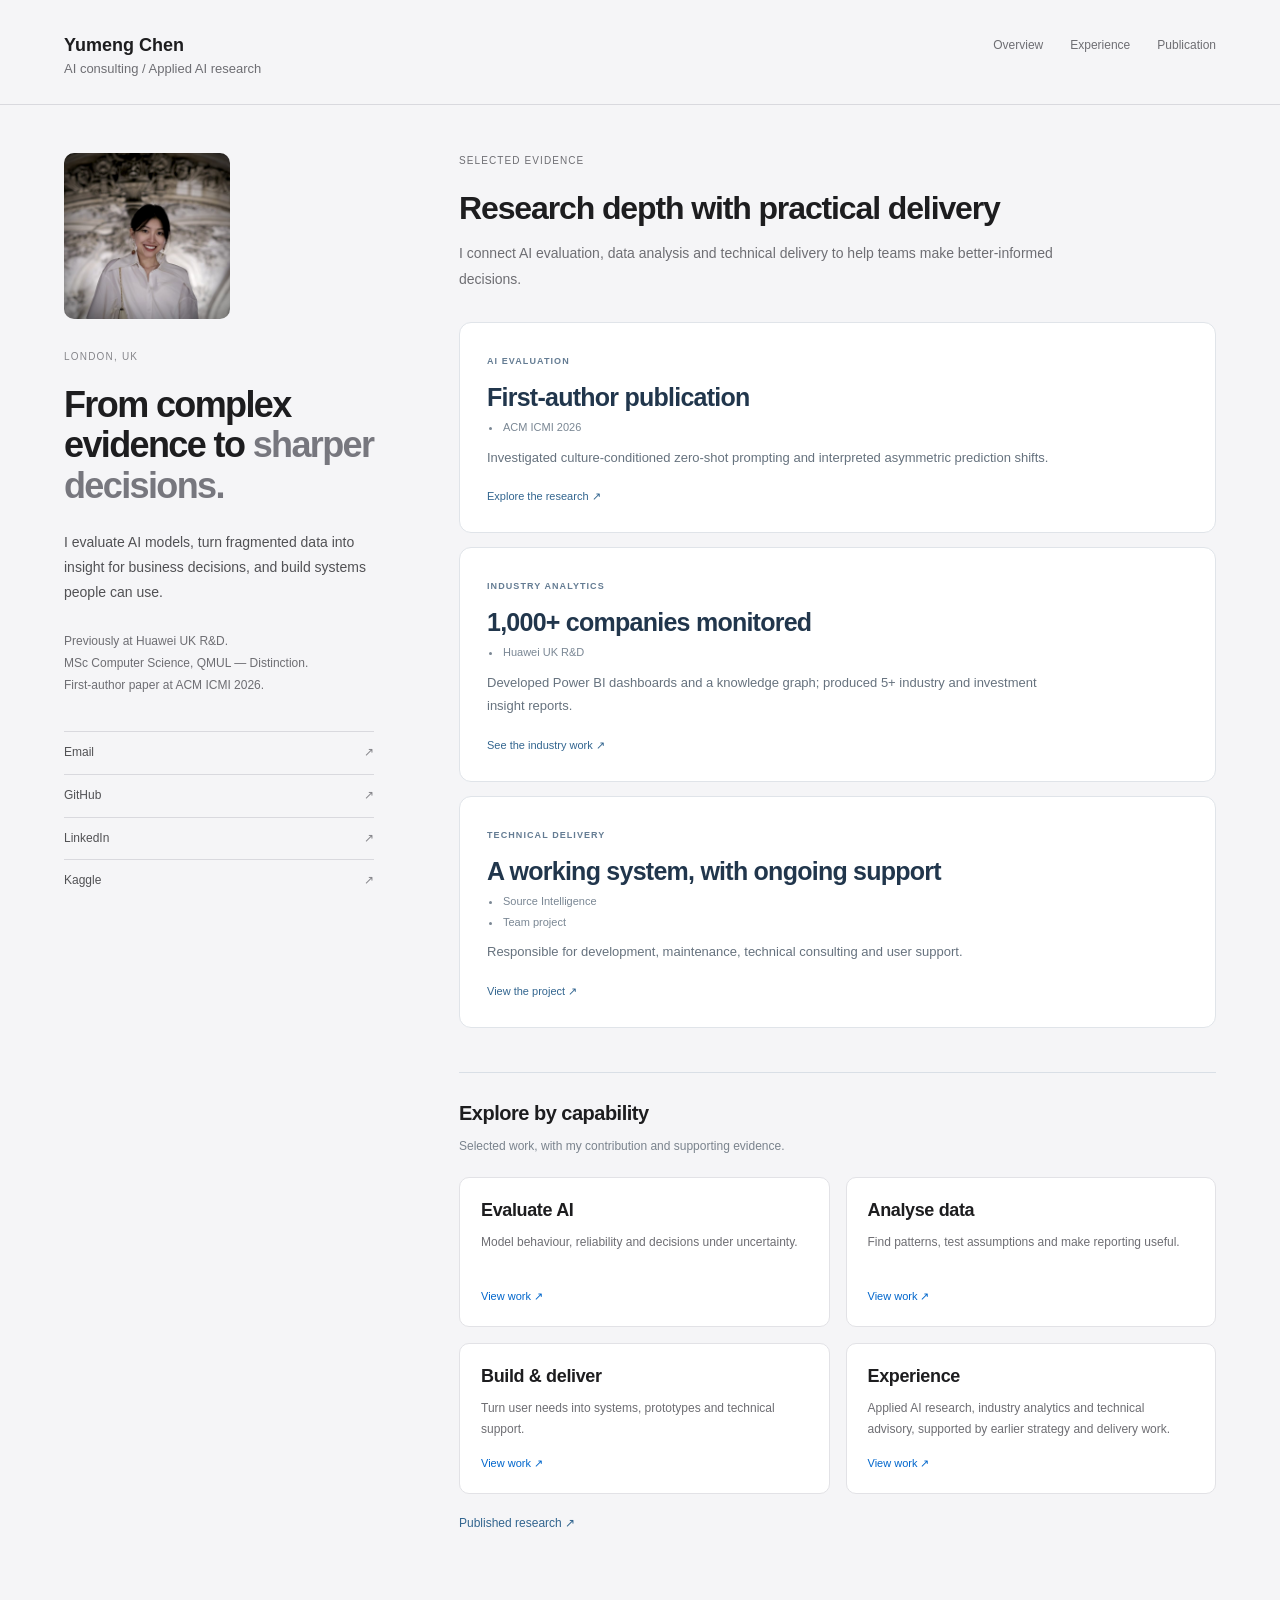
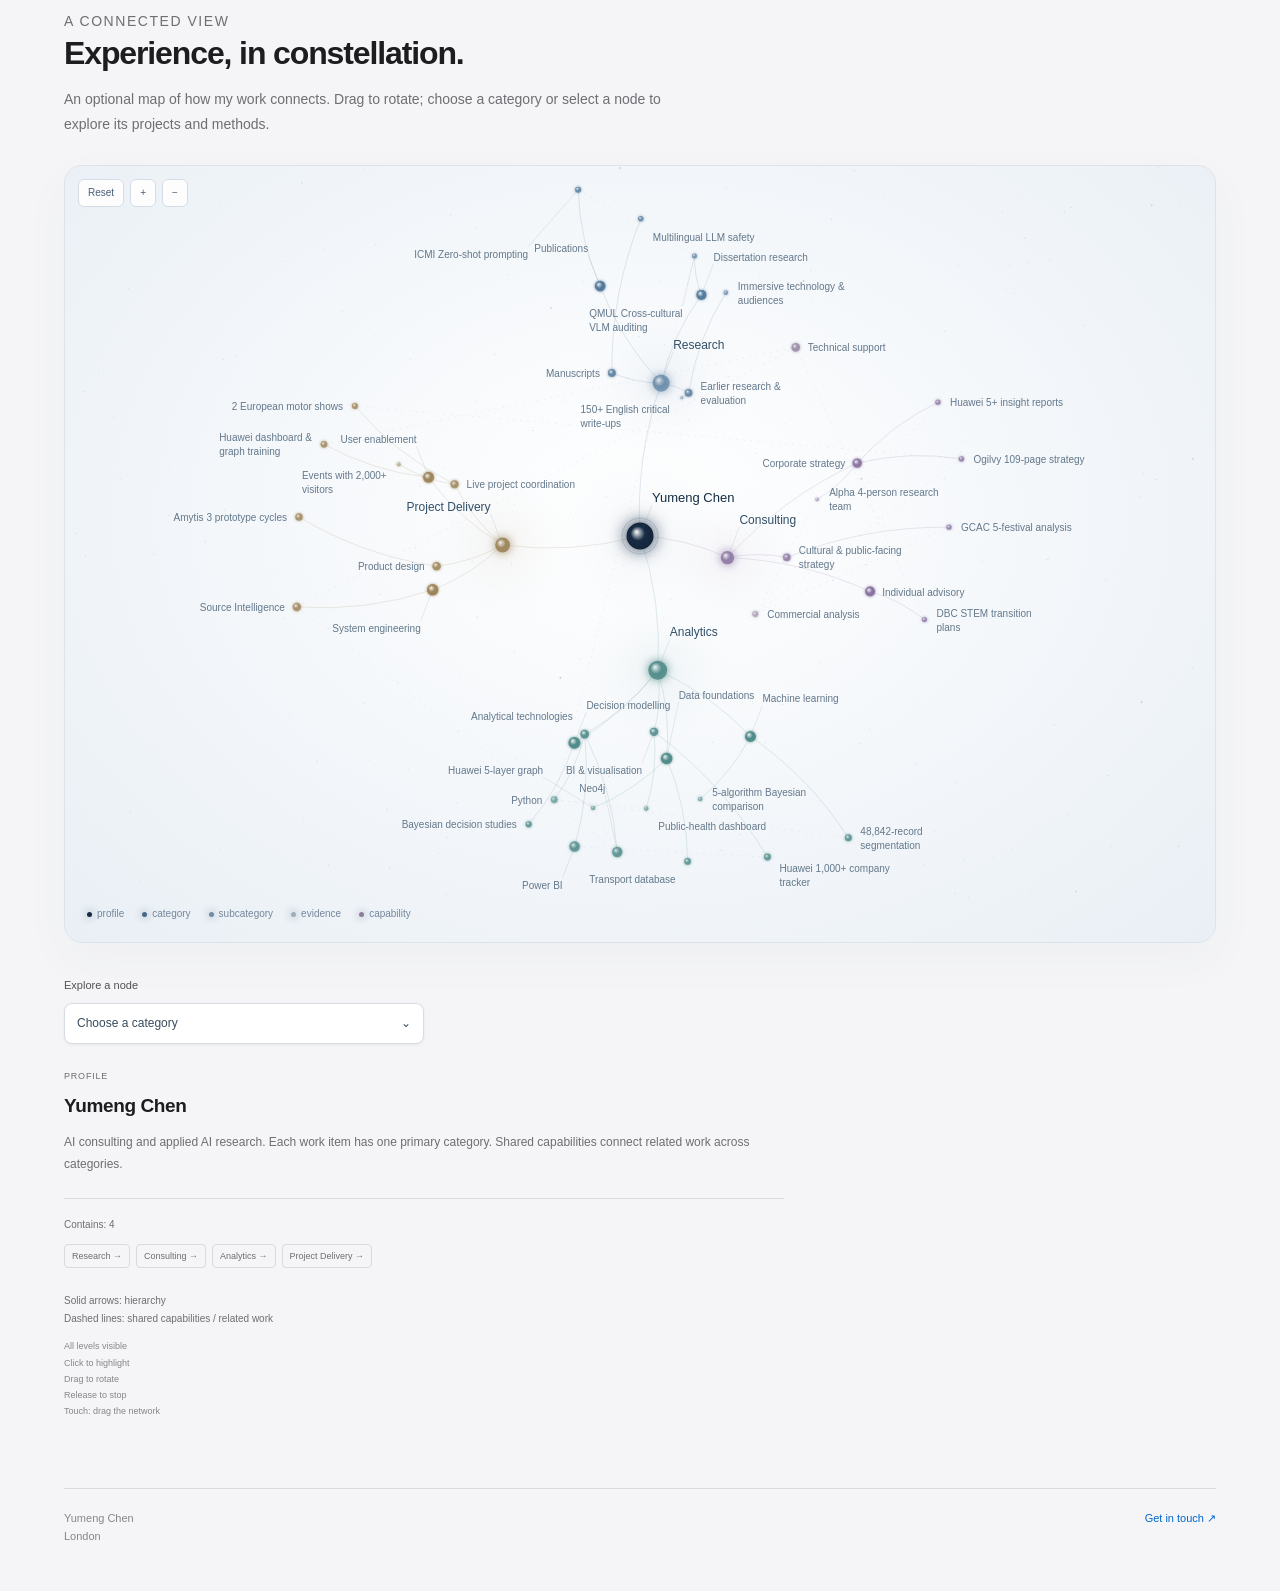
==== index.html @ d22e9238 "Unify Experience navigation and connect earlier work to current applied AI capabilities" ====
<!doctype html>
<html lang="en"><head><meta charset="utf-8"><meta name="viewport" content="width=device-width,initial-scale=1"><meta name="description" content="Yumeng Chen — AI consulting and applied AI research. Selected work in model evaluation, data systems and technical delivery."><meta name="theme-color" content="#f5f5f7"><title>Yumeng Chen — AI Consulting & Applied AI Research</title><link rel="stylesheet" href="style.css?v=portfolio-22"><script src="knowledge-graph.js?v=portfolio-22" defer></script><script src="app.js?v=portfolio-22" defer></script></head>
<body><a class="skip" href="#/">Skip to content</a>
<header><a class="brand" href="#/">Yumeng Chen<span>AI consulting / Applied AI research</span></a><nav aria-label="Main"><a href="#/">Overview</a><a href="#/area/experience">Experience</a><a href="#/area/publication">Publication</a></nav></header>
<div class="layout">
<aside class="profile"><img class="portrait" src="assets/yumeng-chen.svg" alt="Yumeng Chen" width="166" height="166"><p class="label">LONDON, UK</p><h1>From complex evidence to <span>sharper decisions.</span></h1><p class="intro">I evaluate AI models, turn fragmented data into insight for business decisions, and build systems people can use.</p><p class="background">Previously at Huawei UK R&D.<br>MSc Computer Science, QMUL — Distinction.<br>First-author paper at ACM ICMI 2026.</p><div class="profile-links"><a href="mailto:chenym.work@gmail.com">Email <span>↗</span></a><a href="https://github.com/chenymwork-eng" target="_blank" rel="noopener">GitHub <span>↗</span></a><a href="https://www.linkedin.com/in/yumeng-chen-5a7578214/" target="_blank" rel="noopener">LinkedIn <span>↗</span></a><a href="https://www.kaggle.com/yumengchen8097" target="_blank" rel="noopener">Kaggle <span>↗</span></a></div></aside>
<main id="main"><div id="view" tabindex="-1"></div></main></div>
<section id="overview-network" class="overview-network" hidden><div class="view-heading"><p class="label">A CONNECTED VIEW</p><h2>Experience, in constellation.</h2><p>An optional map of how my work connects. Drag to rotate; choose a category or select a node to explore its projects and methods.</p></div><div id="knowledge-graph"></div></section><div class="site-bottom"><span><strong>Yumeng Chen</strong><br>London</span><a href="mailto:chenym.work@gmail.com">Get in touch ↗</a></div></body></html>
---- style.css ----
:root{color-scheme:dark;--bg:#0b0b0b;--ink:#eee;--muted:#9c9c9c;--line:#292929}*{box-sizing:border-box}html{scroll-behavior:smooth;scroll-padding-top:110px}body{margin:0;background:var(--bg);color:var(--ink);font:14px/1.65 -apple-system,BlinkMacSystemFont,"Segoe UI",Arial,sans-serif;-webkit-font-smoothing:antialiased}a{color:inherit;text-decoration:none}a:hover{color:#fff}button{font:inherit;cursor:pointer}a:focus-visible,button:focus-visible,summary:focus-visible{outline:2px solid #ddd;outline-offset:5px}header{max-width:1440px;margin:auto;display:flex;align-items:flex-start;justify-content:space-between;padding:36px 5%;gap:24px}.brand{font-size:18px;line-height:1.5;font-weight:600}.brand span{display:block;font-size:13px;color:var(--muted);font-weight:400}nav{display:flex;gap:27px;padding-top:4px}nav a{font-size:12px;color:var(--muted)}.layout{display:grid;grid-template-columns:300px minmax(0,1fr);gap:95px;max-width:1440px;margin:90px auto 0;padding:0 5%}.profile{position:sticky;top:50px;align-self:start;padding-bottom:60px}.label{font-size:10px;letter-spacing:.11em;color:var(--muted);margin:0 0 20px}h1{font-size:30px;font-weight:500;line-height:1.23;letter-spacing:-.035em;margin:0 0 24px}.intro{font-size:14px;color:#c2c2c2;line-height:1.75;margin:0 0 24px}.background{font-size:12px;line-height:1.85;color:var(--muted);margin-bottom:35px}.profile-links a{border-top:1px solid var(--line);padding:11px 0;display:flex;justify-content:space-between;font-size:12px}.profile-links span{color:#777}main{min-width:0}section{margin-bottom:64px;scroll-margin-top:30px}.section-title{display:flex;justify-content:space-between;border-top:1px solid #555;padding:16px 0 10px;align-items:center}.section-title h2{font-size:12px;font-weight:500;margin:0}.section-title>span{font-size:10px;color:#737373}.filters{display:flex;gap:22px;flex-wrap:wrap;padding:10px 0 22px}.filters button{padding:0 0 4px;background:none;border:0;border-bottom:1px solid transparent;color:#8b8b8b;font-size:11px}.filters .active{color:#fff;border-color:#fff}.filters button span{display:none}.project{border-top:1px solid var(--line);padding:23px 0}.project-visual{display:none}.project-body{display:grid;grid-template-columns:180px minmax(0,1fr);column-gap:30px}.project-meta{grid-column:1;grid-row:2;display:flex;flex-direction:column;gap:5px;font-size:10px;color:var(--muted);line-height:1.6}.project-body h3{grid-column:1;grid-row:1;font-size:15px;font-weight:500;line-height:1.45;margin:0 0 12px;letter-spacing:-.01em}.project-body>p{grid-column:2;grid-row:1 / span 2;color:#bbb;font-size:13px;margin:0;line-height:1.8}.tags{display:flex;flex-wrap:wrap;gap:0 12px}.project-body>.tags{grid-column:2;margin-top:12px;color:#818181;font-size:10px}.tags span{font-size:10px;color:#8c8c8c}.project-footer{grid-column:2;display:flex;justify-content:space-between;gap:15px;flex-wrap:wrap;margin-top:18px}.project-footer button{padding:0;border:0;background:none;color:#ddd;font-size:11px}.project-footer a{font-size:11px;color:#ddd}.timeline-item{padding:22px 0;border-top:1px solid var(--line);display:grid;grid-template-columns:180px minmax(0,1fr);column-gap:30px}.timeline-item:before{display:none}.timeline-date{grid-column:1;grid-row:2;font-size:10px;color:var(--muted)}.timeline-item h3{grid-column:1;grid-row:1;font-size:15px;font-weight:500;line-height:1.45;margin:0 0 10px}.timeline-item .org{grid-column:2;grid-row:1;font-size:12px;font-weight:500;color:#ccc}.timeline-item p{grid-column:2;grid-row:2;font-size:13px;color:#aaa;margin:6px 0 10px}.timeline-item .tags{grid-column:2}.earlier-background{border-top:1px solid var(--line);padding:17px 0;color:#aaa;font-size:12px}.earlier-background summary{cursor:pointer;list-style:none;color:#ccc;display:flex;justify-content:space-between}.earlier-background summary::-webkit-details-marker{display:none}.earlier-background[open] summary{margin-bottom:20px}.earlier-background p{margin:10px 0}.earlier-background strong{font-weight:500;color:#ccc}.skill-row{display:grid;grid-template-columns:180px 1fr;gap:30px;border-top:1px solid var(--line);padding:20px 0}.skill-row h3{font-size:13px;font-weight:500;margin:0}.skill-row p{font-size:12px;color:#aaa;margin:0;line-height:1.9}.publication{border-top:1px solid var(--line);padding:25px 0}.publication .label{margin-bottom:14px}.publication h3{font-size:19px;font-weight:500;line-height:1.45;max-width:600px;margin:0 0 8px;letter-spacing:-.02em}.publication p{font-size:13px;color:#aaa}.publication .small{font-size:11px;max-width:620px}.publication>a{font-size:12px;display:inline-block;margin-top:12px}footer{border-top:1px solid var(--line);padding:25px 0 30px}footer>p{font-size:13px;color:#aaa;max-width:450px}footer>a{font-size:14px}.footer-bottom{display:flex;justify-content:space-between;margin-top:55px;color:#666;font-size:10px}.skip{position:absolute;top:-80px;left:20px;padding:12px;background:#fff;color:#000;z-index:30}.skip:focus{top:10px}dialog{background:#121212;color:var(--ink);border:1px solid #393939;max-width:700px;width:92%;max-height:85vh;overflow:auto;padding:42px;border-radius:3px}dialog::backdrop{background:#000b}.close-dialog{position:absolute;right:16px;top:10px;font-size:26px;background:none;border:0;color:#aaa}.case-label{font-size:10px;letter-spacing:.08em;color:#888;text-transform:uppercase}dialog h2{font-size:28px;font-weight:500;line-height:1.3;margin:18px 0 32px;letter-spacing:-.03em}dialog h3{font-size:12px;margin:26px 0 8px;font-weight:500}dialog p{font-size:13px;line-height:1.85;color:#aaa}dialog .tags{margin-top:24px}.button{display:inline-block;font-size:12px;border-bottom:1px solid #777;padding:6px 0;margin-top:25px}body.modal-open{overflow:hidden}[hidden]{display:none!important}@media(min-width:1500px){.layout{gap:130px}}@media(max-width:1100px){.layout{grid-template-columns:250px minmax(0,1fr);gap:55px;margin-top:65px}.project-body,.timeline-item,.skill-row{grid-template-columns:145px minmax(0,1fr);column-gap:22px}h1{font-size:27px}}@media(max-width:800px){header{padding:25px 6%}.layout{display:block;padding:0 6%;margin-top:45px}.profile{position:static;max-width:600px;padding-bottom:45px}h1{font-size:38px}.intro{max-width:450px}.background{margin-bottom:22px}.profile-links{display:flex;gap:25px;flex-wrap:wrap}.profile-links a{border:0;padding:0;gap:12px}.profile .label{margin-bottom:15px}nav{gap:18px}.brand{font-size:16px}.brand span{font-size:11px}section{margin-bottom:45px}}@media(max-width:480px){header{align-items:flex-start;gap:12px}nav{gap:12px}nav a{font-size:10px}.brand{font-size:15px}.brand span{font-size:9px;max-width:150px}.layout{margin-top:34px}h1{font-size:31px}.project-body,.timeline-item,.skill-row{display:block}.project-body h3,.timeline-item h3{font-size:16px;margin-bottom:7px}.project-meta{flex-direction:row;flex-wrap:wrap;gap:8px;margin-bottom:12px}.project-body>p{font-size:13px}.project-body>.tags{margin-top:10px}.project-footer{margin-top:14px;justify-content:flex-start;gap:23px}.timeline-date{display:block;margin-bottom:9px}.timeline-item .org{font-size:12px}.timeline-item p{margin-top:9px}.skill-row h3{margin-bottom:9px}.filters{gap:18px}.filters button{font-size:10px}.profile-links{gap:22px}.publication h3{font-size:18px}dialog{padding:32px 24px}.footer-bottom{margin-top:35px}}@media(prefers-reduced-motion:reduce){html{scroll-behavior:auto}}

/* Calm, report-led presentation. */
:root{color-scheme:light;--bg:#f5f5f7;--ink:#1d1d1f;--muted:#6e6e73;--line:#d9d9de}
body{background:var(--bg);color:var(--ink);font-weight:400}
header{padding-top:32px;padding-bottom:25px;border-bottom:1px solid var(--line)}
.brand{color:#1d1d1f}.brand span{color:#6e6e73}nav a{color:#6e6e73}a:hover{color:#0066cc}
.layout{margin-top:65px;gap:85px;grid-template-columns:310px minmax(0,1fr)}
.profile{top:35px}.portrait{display:block;width:166px;height:166px;object-fit:cover;border-radius:10px;margin:0 0 30px}
.profile .label{font-size:10px;letter-spacing:.12em;color:#86868b}
h1{font-size:36px;line-height:1.12;font-weight:600;letter-spacing:-.045em;max-width:330px}h1 span{color:#77777e}
.intro{color:#515154;font-size:14px;line-height:1.8}.background{color:#6e6e73}
.profile-links a{color:#515154}.profile-links span{color:#86868b}
.section-title{border-top:1px solid #bdbdc3;padding-top:18px;padding-bottom:15px}.section-title h2{color:#1d1d1f;font-size:13px;font-weight:600}
.section-title>span{color:#86868b}.filters button{color:#86868b}.filters .active{color:#1d1d1f;border-color:#1d1d1f}
.project{padding-top:27px;padding-bottom:27px}.project-body h3{font-weight:600;color:#1d1d1f}.project-meta{color:#86868b}
.project-body>p{color:#515154;line-height:1.85}.project-body>.tags,.tags span{color:#86868b}
.project-footer button,.project-footer a{color:#0066cc}.project-footer button:hover,.project-footer a:hover{text-decoration:underline}
.timeline-item .org{color:#515154}.timeline-item p{color:#6e6e73}.timeline-item h3{font-weight:600}
.earlier-background{color:#6e6e73}.earlier-background summary{color:#515154}.earlier-background strong{color:#1d1d1f}.skill-row h3{font-weight:600}.skill-row p{color:#6e6e73}
.publication h3{font-weight:600}.publication p{color:#6e6e73}.publication>a{color:#0066cc}
footer>p{color:#6e6e73}footer>a{color:#0066cc}.footer-bottom{color:#86868b}
dialog{background:#fff;color:#1d1d1f;border:1px solid #ddd;border-radius:12px;box-shadow:0 30px 100px #0002}
dialog::backdrop{background:#1d1d1f55;backdrop-filter:blur(6px)}.close-dialog{color:#6e6e73}.case-label{color:#86868b}dialog h2{font-weight:600}dialog p{color:#515154}.button{color:#0066cc;border-color:#d9d9de}
@media(max-width:1100px){.layout{grid-template-columns:260px minmax(0,1fr);gap:50px}h1{font-size:32px}}
@media(max-width:800px){.layout{display:block;margin-top:40px}.profile{max-width:620px;padding-bottom:55px}.portrait{width:130px;height:130px;margin-bottom:25px}h1{font-size:42px;max-width:540px}.intro{max-width:500px}}
@media(max-width:480px){header{padding-top:24px}.layout{margin-top:30px}.portrait{width:112px;height:112px;border-radius:8px;margin-bottom:25px}h1{font-size:35px;max-width:330px}.intro{font-size:14px}.project{padding:24px 0}}

#view:focus{outline:none}.view-heading{margin:0 0 30px}.view-heading h2{font-size:32px;line-height:1.2;letter-spacing:-.035em;font-weight:600;margin:0 0 14px}.view-heading>p{font-size:14px;line-height:1.8;color:#6e6e73;max-width:600px;margin:0}.area-grid{display:grid;grid-template-columns:1fr 1fr;gap:16px}.area-card{background:#fff;border:1px solid #e2e2e6;border-radius:10px;padding:25px;display:flex;flex-direction:column;min-height:205px;transition:border-color .15s,transform .15s}.area-card:hover{color:#1d1d1f;border-color:#aaaab2;transform:translateY(-2px)}.area-number{font-size:10px;color:#86868b}.area-card h3{font-size:19px;line-height:1.3;letter-spacing:-.02em;font-weight:600;margin:18px 0 10px}.area-card p{font-size:12px;line-height:1.7;color:#6e6e73;margin:0 0 20px}.area-open{margin-top:auto;color:#0066cc;font-size:11px}.breadcrumbs{display:flex;flex-wrap:wrap;gap:8px;font-size:11px;color:#86868b;margin:0 0 30px;line-height:1.8}.breadcrumbs a{color:#0066cc}.list-item{display:flex;justify-content:space-between;gap:25px;border-top:1px solid #d9d9de;padding:25px 0;color:#1d1d1f}.list-item:hover{color:#1d1d1f}.list-item:hover h3{color:#0066cc}.list-meta{font-size:10px;color:#86868b}.list-item h3{font-size:21px;line-height:1.3;letter-spacing:-.025em;font-weight:600;margin:9px 0}.list-item p{font-size:13px;color:#6e6e73;margin:0 0 12px;max-width:560px}.list-arrow{color:#86868b;font-size:20px;align-self:center}.detail-lead{font-size:17px;line-height:1.75;color:#515154;max-width:650px;margin:0 0 32px}.detail-sections section{display:grid;grid-template-columns:145px minmax(0,1fr);gap:22px;border-top:1px solid #d9d9de;margin:0;padding:21px 0}.detail-sections h3{font-size:12px;font-weight:600;margin:0;line-height:1.8}.detail-sections p{font-size:13px;color:#6e6e73;line-height:1.85;margin:0}.detail-actions{display:flex;gap:25px;flex-wrap:wrap;margin:30px 0;font-size:12px;color:#0066cc}.back-link{display:inline-block;font-size:12px;color:#0066cc;margin-top:28px}.detail-figure{background:white;border:1px solid #e2e2e6;border-radius:8px;padding:15px;margin:25px 0}.detail-figure img{display:block;width:100%;height:auto}.detail-figure figcaption{font-size:10px;color:#86868b;line-height:1.7;margin-top:12px}.page-footer{border-top:1px solid #d9d9de;display:flex;justify-content:space-between;margin:45px 0 25px;padding-top:18px;font-size:10px;color:#86868b}.page-footer a{color:#0066cc}.layout{margin-top:48px}.profile{top:30px}
@media(max-width:1100px){.area-card{padding:22px}.area-card h3{font-size:18px}.detail-sections section{grid-template-columns:120px 1fr}}
@media(max-width:800px){.profile{padding-bottom:35px}.profile .portrait{width:95px;height:95px;margin-bottom:20px}.profile h1{font-size:32px}.profile .background{display:none}.profile .intro{font-size:13px;margin-bottom:20px}.layout{margin-top:30px}.view-heading h2{font-size:29px}.area-card{min-height:190px}}
@media(max-width:480px){.area-grid{grid-template-columns:1fr 1fr;gap:10px}.area-card{padding:17px;min-height:190px}.area-card h3{font-size:16px}.area-card p{font-size:11px}.area-number,.area-open{font-size:9px}.detail-sections section{display:block}.detail-sections h3{margin-bottom:8px}.detail-lead{font-size:15px}.list-item h3{font-size:19px}.breadcrumbs{font-size:10px;margin-bottom:24px}.view-heading h2{font-size:27px}}
@media(prefers-reduced-motion:reduce){.area-card{transition:none}.area-card:hover{transform:none}}

.graph-shell{display:grid;grid-template-columns:minmax(0,1fr) 200px;gap:18px}.graph-stage{position:relative;min-width:0;background:linear-gradient(145deg,#fff,#eef1f4);border:1px solid #dfe2e7;border-radius:12px;overflow:hidden}.graph-stage canvas{display:block;width:100%;height:500px;touch-action:none;outline-offset:-4px}.graph-toolbar{position:absolute;top:13px;left:13px;display:flex;gap:6px}.graph-toolbar button{border:1px solid #ddd;background:#ffffffdc;border-radius:5px;padding:5px 9px;font-size:10px;color:#515154}.graph-key{display:flex;flex-wrap:wrap;gap:12px;padding:0 16px 16px;font-size:9px;color:#86868b}.graph-key i{display:inline-block;width:5px;height:5px;border-radius:50%;margin-right:5px}.graph-panel{padding:15px 0}.graph-panel label{font-size:11px;color:#515154;display:block;margin-bottom:8px}.graph-panel select{width:100%;border:1px solid #d9d9de;background:white;border-radius:5px;padding:8px;font:11px -apple-system,Arial,sans-serif;color:#1d1d1f}.graph-panel h3{font-size:19px;line-height:1.25;letter-spacing:-.02em;margin:8px 0 15px}.graph-panel p{font-size:12px;line-height:1.8;color:#6e6e73}.graph-node-type{text-transform:uppercase;letter-spacing:.09em;font-size:9px!important;margin-top:24px}.graph-panel a{font-size:11px;color:#0066cc}.graph-related-title{border-top:1px solid #d9d9de;padding-top:17px;margin-top:22px;font-size:10px!important}.graph-related{display:flex;gap:6px;flex-wrap:wrap}.graph-related button{border:1px solid #d9d9de;border-radius:4px;padding:4px 7px;font-size:9px;background:transparent;color:#6e6e73}.graph-count{font-size:10px!important;margin-top:24px}.graph-help{font-size:9px!important;color:#86868b!important}@media(max-width:1150px){.graph-shell{grid-template-columns:1fr}.graph-stage canvas{height:440px}.graph-panel{padding:0;display:block}.graph-panel select{max-width:300px}.graph-panel #graph-info{max-width:600px}.graph-panel h3{font-size:20px}}@media(max-width:480px){.graph-stage canvas{height:360px}.graph-toolbar button{font-size:9px;padding:5px 7px}.graph-toolbar{left:10px;top:10px}.graph-key{gap:9px;font-size:8px}}

/* Complete graph: keep the network and its evidence panel on separate rows. */
.graph-shell{grid-template-columns:1fr}.graph-stage canvas{height:660px}.graph-panel{max-width:720px}.graph-panel select{max-width:360px}@media(max-width:480px){.graph-stage canvas{height:500px}}

.layout:has(#knowledge-graph){display:block;max-width:1400px}.layout:has(#knowledge-graph)>.profile{display:none}.graph-stage canvas{height:720px}@media(max-width:480px){.graph-stage canvas{height:560px}}

/* Quiet galaxy: points and curved constellations, no ambient motion. */
.graph-stage{background:radial-gradient(ellipse at 50% 48%,#152235 0%,#0d1727 46%,#080f1c 100%);border:1px solid #243145;border-radius:18px;box-shadow:0 20px 65px #16263d12}
.graph-stage canvas{height:760px}
.graph-toolbar button{background:#152135dd;color:#d3ddea;border-color:#334056;border-radius:6px}
.graph-toolbar button:hover{background:#233149}
.graph-key{color:#8d9db1;font-size:10px;gap:18px;padding:0 22px 20px}
.graph-key i{box-shadow:0 0 8px currentColor}
@media(max-width:480px){.graph-stage canvas{height:650px}.graph-key{gap:10px;font-size:9px}}

/* Consistent light portfolio, embedded overview constellation. */
.layout:has(#knowledge-graph){display:grid}.layout:has(#knowledge-graph)>.profile{display:block}
.overview-network{max-width:1400px;margin:75px auto 0;padding:0 5%}.overview-network .view-heading{max-width:680px;margin-bottom:28px}
.graph-stage{background:radial-gradient(ellipse at 50% 45%,#fff 0%,#f1f5f9 62%,#e9eff5 100%);border:1px solid #dce3eb;box-shadow:0 16px 50px #34577609}
.graph-toolbar button{background:#ffffffdf;color:#496078;border-color:#d4dde7}.graph-toolbar button:hover{background:#eef3f8}
.graph-key{color:#75879a}.graph-stage canvas{height:740px}
.level-back{display:inline-flex;align-items:center;border:1px solid #d9dfe6;background:#fff;border-radius:7px;padding:8px 12px;color:#49647f;font-size:12px;margin-bottom:22px}
.breadcrumbs{margin-bottom:24px}.site-bottom{max-width:1260px;margin:45px auto 25px;padding:20px 0;border-top:1px solid #d9d9de;display:flex;justify-content:space-between;font-size:11px;color:#86868b}.site-bottom a{color:#0066cc}
@media(max-width:1400px){.site-bottom{margin-left:5%;margin-right:5%}}
@media(max-width:800px){.overview-network{padding:0 6%;margin-top:45px}.graph-stage canvas{height:650px}}

.graph-menu-label{display:block;font-size:11px;color:#515154;margin-bottom:8px}
.graph-menu-wrap{position:relative;max-width:360px}
.graph-menu-trigger{width:100%;display:flex;justify-content:space-between;align-items:center;gap:20px;text-align:left;background:#fff;border:1px solid #d7dce3;border-radius:8px;color:#394b5d;padding:10px 12px;font-size:12px;box-shadow:0 1px 3px #182e4410}
.graph-menu-trigger[aria-expanded="true"]{border-color:#93a9bf}
.graph-flyout{position:fixed;z-index:100;width:218px;max-width:calc(100vw - 24px);max-height:calc(100dvh - 24px);overflow-y:auto;background:#fafbfded;backdrop-filter:blur(24px);border:1px solid #d6dce4;border-radius:9px;padding:5px;box-shadow:0 10px 32px #13283f26,0 2px 6px #13283f10}
.graph-flyout button{border:0;background:transparent;border-radius:5px;width:100%;display:flex;align-items:center;justify-content:space-between;gap:15px;padding:7px 9px;text-align:left;font:12px/1.45 -apple-system,BlinkMacSystemFont,Arial,sans-serif;color:#304255}
.graph-flyout button:hover,.graph-flyout button:focus-visible,.graph-flyout button[aria-expanded="true"]{background:#e5edf6;color:#173e65;outline:none}
.graph-flyout .graph-menu-back{font-size:10px;color:#7a8999;border-bottom:1px solid #e0e5eb;border-radius:0;margin-bottom:4px;padding-bottom:9px}

/* Evidence first: short, scannable cases before the capability library. */
.proof-list{display:grid;gap:14px;margin:0 0 44px}.proof-card{display:block;background:#fff;border:1px solid #e0e4e9;border-radius:12px;padding:25px 27px;transition:border-color .15s}
.proof-card:hover{border-color:#9aabba;color:inherit}.proof-eyebrow{font-size:9px;font-weight:600;letter-spacing:.12em;color:#647c93}
.proof-card h3{font-size:25px;font-weight:600;line-height:1.2;letter-spacing:-.03em;margin:11px 0 6px;color:#21364c}
.proof-card p{font-size:13px;line-height:1.75;color:#66727e;max-width:570px;margin:10px 0 15px}.proof-card .proof-context{font-size:11px;color:#82909e;margin:0}.proof-cta{font-size:11px;color:#32658f}
.capability-heading{border-top:1px solid #d9dfe6;padding-top:24px;margin-bottom:20px}.capability-heading h2{font-size:20px;letter-spacing:-.025em;margin:0 0 7px}.capability-heading p{font-size:12px;color:#7a838d;margin:0}
.area-card{min-height:150px;padding:21px}.area-card h3{margin:0 0 10px;font-size:18px}.area-card p{margin-bottom:15px}.publication-shortcut{font-size:12px;margin:20px 0 0;color:#32658f}
.detail-sections section{padding:25px 0}.detail-sections h3{color:#435c73}.detail-sections p{color:#596773}
.context-details{margin-top:25px;border-top:1px solid #d9dfe6;padding-top:15px;font-size:12px;color:#6e6e73}.context-details summary{cursor:pointer}.context-details p{line-height:1.8}
@media(max-width:480px){.proof-card{padding:22px}.proof-card h3{font-size:23px}.area-card{min-height:160px}}

@media(max-width:1100px){.detail-sections section{display:block}.detail-sections h3{margin-bottom:10px}.detail-sections p{max-width:650px}}

/* Parallel metadata is a list, never a line of dot separators. */
.meta-lines{margin:0 0 12px;padding-left:15px;list-style:disc;color:#7a8794;font-size:11px;line-height:1.7}
.meta-lines li{padding-left:1px;margin:2px 0}.view-heading>.meta-lines{font-size:13px;color:#6e6e73}
.list-item .meta-lines{font-size:10px;margin-bottom:10px}.proof-context .meta-lines{margin:0;font-size:11px}
.graph-panel .graph-skills{font-size:11px;color:#6e6e73;padding-left:15px}
.site-bottom strong{font-weight:500}

.transfer-note{font-size:13px;line-height:1.8;color:#627385;border-left:2px solid #bdcbd9;padding:3px 0 3px 16px;margin:0 0 30px;max-width:650px}.transfer-note strong,.view-heading p strong{font-weight:600;color:#354e67}.context-details>.list-item:first-of-type{margin-top:16px}
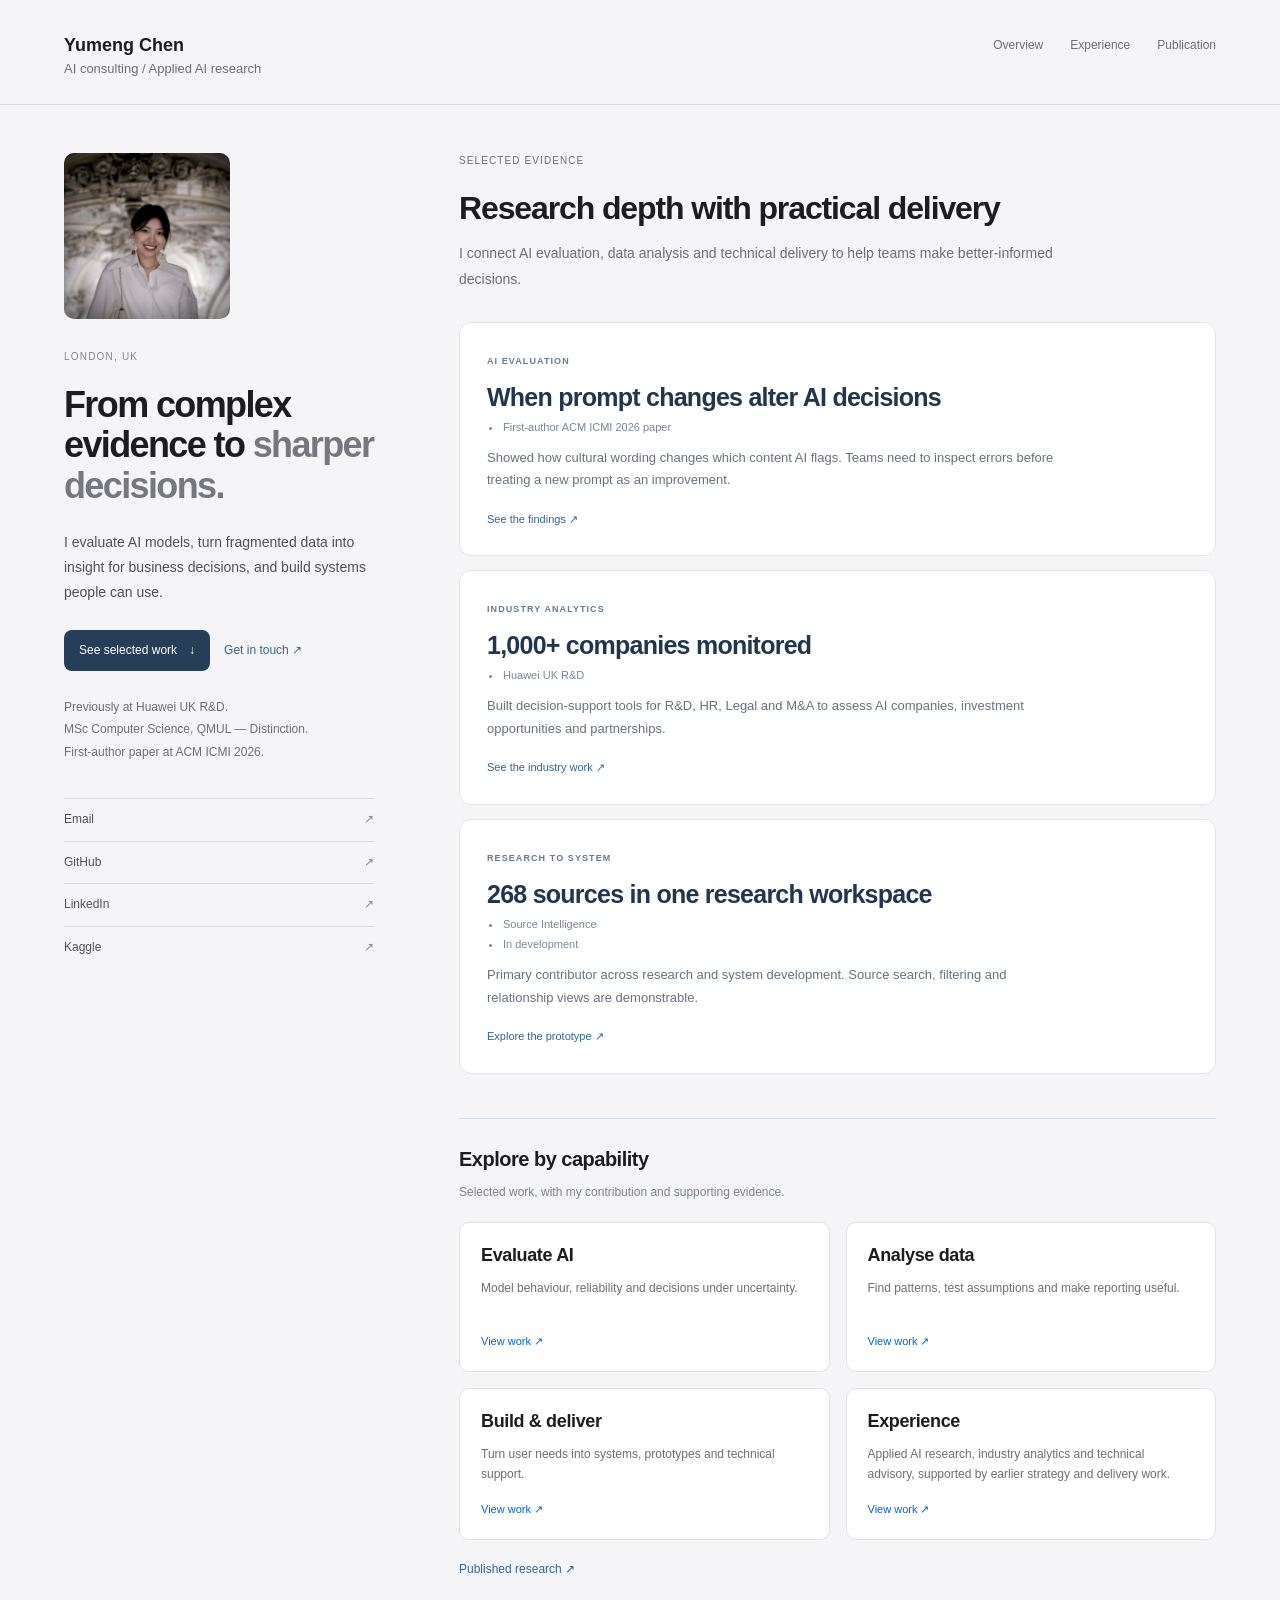
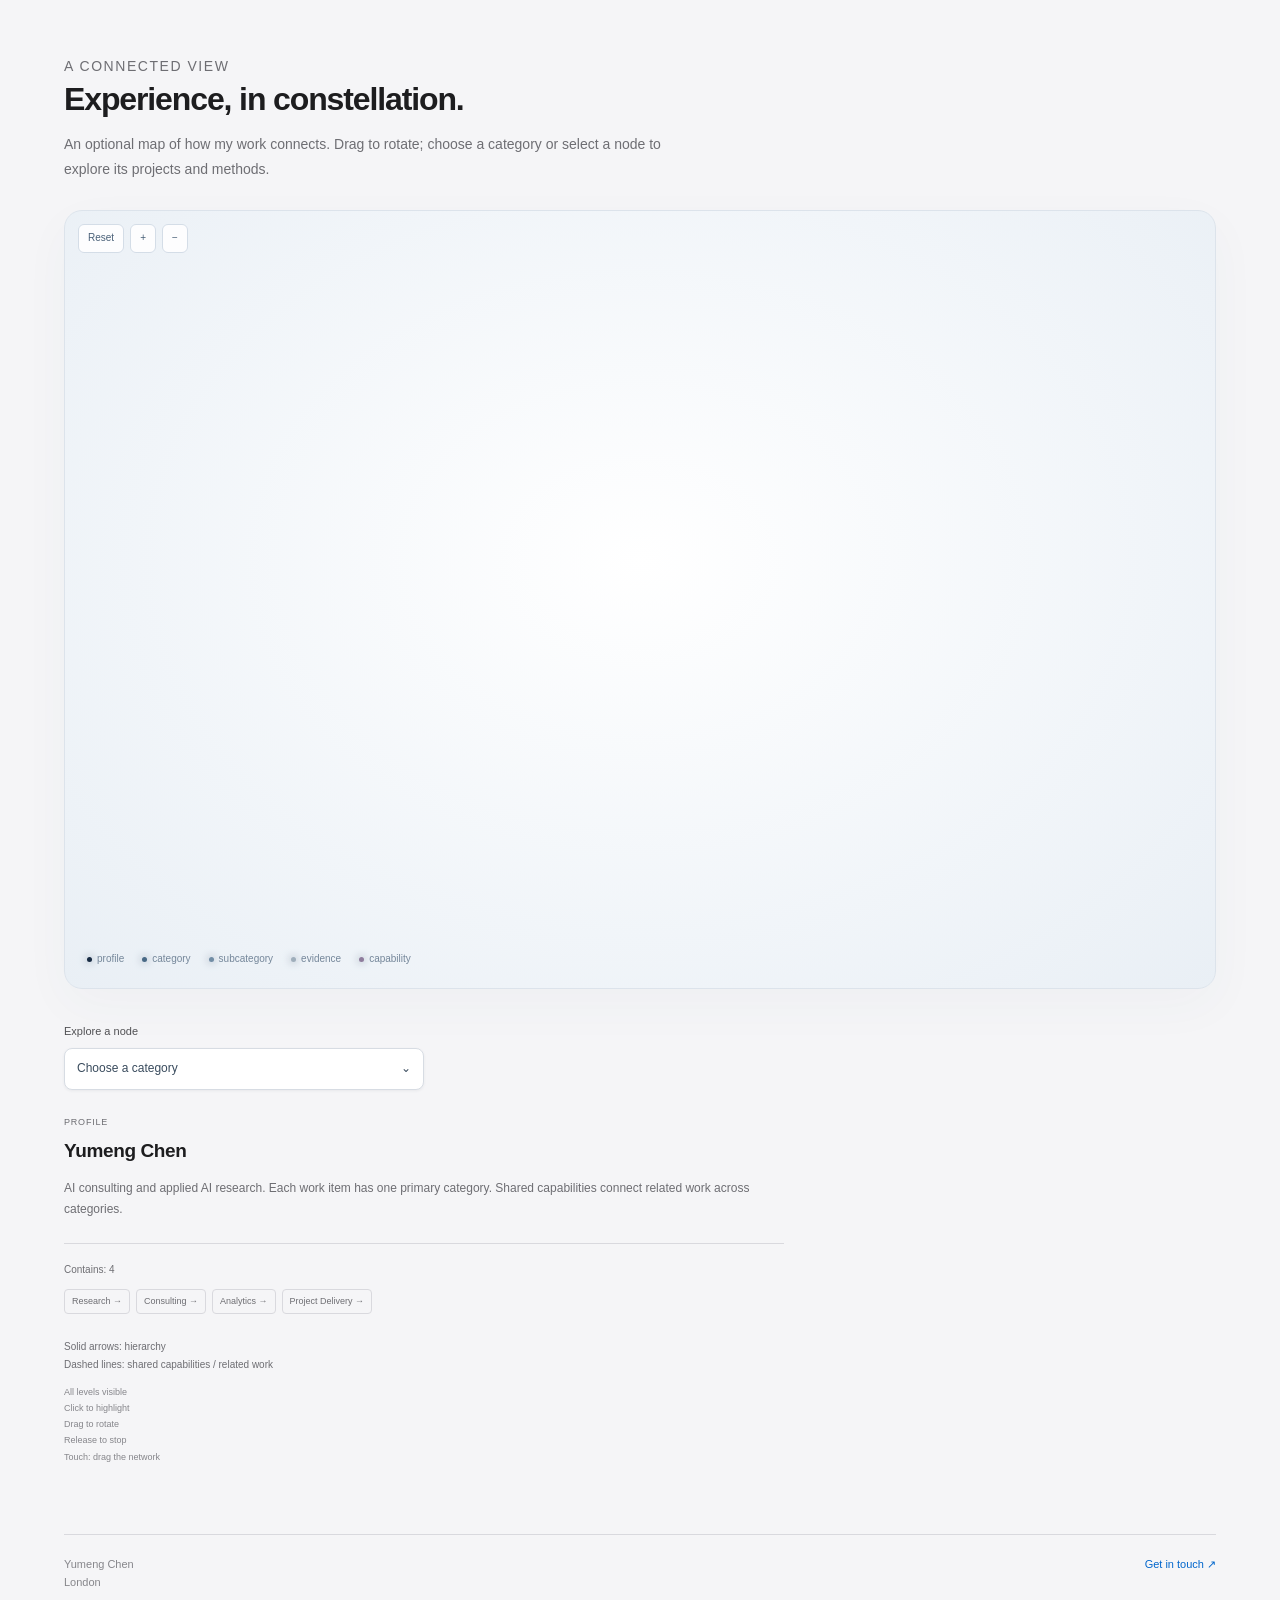
==== commit 333a86f5: "Clarify decision value, show verified prototype outputs and defer the mobile-friendly graph" ====
--- a/index.html
+++ b/index.html
@@ -1,8 +1,8 @@
 <!doctype html>
-<html lang="en"><head><meta charset="utf-8"><meta name="viewport" content="width=device-width,initial-scale=1"><meta name="description" content="Yumeng Chen — AI consulting and applied AI research. Selected work in model evaluation, data systems and technical delivery."><meta name="theme-color" content="#f5f5f7"><title>Yumeng Chen — AI Consulting & Applied AI Research</title><link rel="stylesheet" href="style.css?v=portfolio-22"><script src="knowledge-graph.js?v=portfolio-22" defer></script><script src="app.js?v=portfolio-22" defer></script></head>
+<html lang="en"><head><meta charset="utf-8"><meta name="viewport" content="width=device-width,initial-scale=1"><meta name="description" content="Yumeng Chen — AI consulting and applied AI research. Selected work in model evaluation, data systems and technical delivery."><meta name="theme-color" content="#f5f5f7"><title>Yumeng Chen — AI Consulting & Applied AI Research</title><link rel="stylesheet" href="style.css?v=portfolio-23"><script src="app.js?v=portfolio-23" defer></script></head>
 <body><a class="skip" href="#/">Skip to content</a>
 <header><a class="brand" href="#/">Yumeng Chen<span>AI consulting / Applied AI research</span></a><nav aria-label="Main"><a href="#/">Overview</a><a href="#/area/experience">Experience</a><a href="#/area/publication">Publication</a></nav></header>
 <div class="layout">
-<aside class="profile"><img class="portrait" src="assets/yumeng-chen.svg" alt="Yumeng Chen" width="166" height="166"><p class="label">LONDON, UK</p><h1>From complex evidence to <span>sharper decisions.</span></h1><p class="intro">I evaluate AI models, turn fragmented data into insight for business decisions, and build systems people can use.</p><p class="background">Previously at Huawei UK R&D.<br>MSc Computer Science, QMUL — Distinction.<br>First-author paper at ACM ICMI 2026.</p><div class="profile-links"><a href="mailto:chenym.work@gmail.com">Email <span>↗</span></a><a href="https://github.com/chenymwork-eng" target="_blank" rel="noopener">GitHub <span>↗</span></a><a href="https://www.linkedin.com/in/yumeng-chen-5a7578214/" target="_blank" rel="noopener">LinkedIn <span>↗</span></a><a href="https://www.kaggle.com/yumengchen8097" target="_blank" rel="noopener">Kaggle <span>↗</span></a></div></aside>
+<aside class="profile"><img class="portrait" src="assets/yumeng-chen.svg" alt="Yumeng Chen" width="166" height="166"><p class="label">LONDON, UK</p><h1>From complex evidence to <span>sharper decisions.</span></h1><p class="intro">I evaluate AI models, turn fragmented data into insight for business decisions, and build systems people can use.</p><div class="hero-actions"><a class="primary-cta" href="#/" data-selected-work>See selected work <span aria-hidden="true">↓</span></a><a class="contact-cta" href="mailto:chenym.work@gmail.com">Get in touch ↗</a></div><p class="background">Previously at Huawei UK R&D.<br>MSc Computer Science, QMUL — Distinction.<br>First-author paper at ACM ICMI 2026.</p><div class="profile-links"><a href="mailto:chenym.work@gmail.com">Email <span>↗</span></a><a href="https://github.com/chenymwork-eng" target="_blank" rel="noopener">GitHub <span>↗</span></a><a href="https://www.linkedin.com/in/yumeng-chen-5a7578214/" target="_blank" rel="noopener">LinkedIn <span>↗</span></a><a href="https://www.kaggle.com/yumengchen8097" target="_blank" rel="noopener">Kaggle <span>↗</span></a></div></aside>
 <main id="main"><div id="view" tabindex="-1"></div></main></div>
-<section id="overview-network" class="overview-network" hidden><div class="view-heading"><p class="label">A CONNECTED VIEW</p><h2>Experience, in constellation.</h2><p>An optional map of how my work connects. Drag to rotate; choose a category or select a node to explore its projects and methods.</p></div><div id="knowledge-graph"></div></section><div class="site-bottom"><span><strong>Yumeng Chen</strong><br>London</span><a href="mailto:chenym.work@gmail.com">Get in touch ↗</a></div></body></html>+<section id="overview-network" class="overview-network" data-graph-src="knowledge-graph.js?v=portfolio-23" hidden><div class="view-heading"><p class="label">A CONNECTED VIEW</p><h2>Experience, in constellation.</h2><p>An optional map of how my work connects. Drag to rotate; choose a category or select a node to explore its projects and methods.</p></div><div id="knowledge-graph"></div></section><div class="site-bottom"><span><strong>Yumeng Chen</strong><br>London</span><a href="mailto:chenym.work@gmail.com">Get in touch ↗</a></div></body></html>
--- a/style.css
+++ b/style.css
@@ -89,3 +89,15 @@
 .site-bottom strong{font-weight:500}
 
 .transfer-note{font-size:13px;line-height:1.8;color:#627385;border-left:2px solid #bdcbd9;padding:3px 0 3px 16px;margin:0 0 30px;max-width:650px}.transfer-note strong,.view-heading p strong{font-weight:600;color:#354e67}.context-details>.list-item:first-of-type{margin-top:16px}
+
+.hero-actions{display:flex;flex-wrap:wrap;align-items:center;gap:14px;margin:0 0 25px}
+.primary-cta{display:inline-flex;gap:12px;align-items:center;background:#263e57;color:white;padding:11px 15px;border-radius:8px;font-size:12px;font-weight:500}
+.primary-cta:hover{background:#385b7a;color:white}.contact-cta{font-size:12px;color:#32658f}
+#selected-work{scroll-margin-top:30px}.map-placeholder{min-height:200px;display:flex;align-items:center;justify-content:center;padding:25px;border:1px solid #dce3eb;border-radius:14px;color:#7b8b9b;font-size:13px}
+@media(max-width:600px){
+.hero-actions{gap:16px}.primary-cta{min-height:44px}.contact-cta{padding:10px 0}
+.graph-toolbar button{min-height:36px;min-width:36px}.graph-menu-trigger{min-height:44px}
+.graph-flyout{width:min(310px,calc(100vw - 24px))}.graph-flyout button{min-height:44px;font-size:13px}
+.graph-related button{min-height:36px;padding:7px 10px}.graph-stage canvas{height:540px}
+.graph-panel h3{font-size:20px}.area-card{min-height:160px}
+}
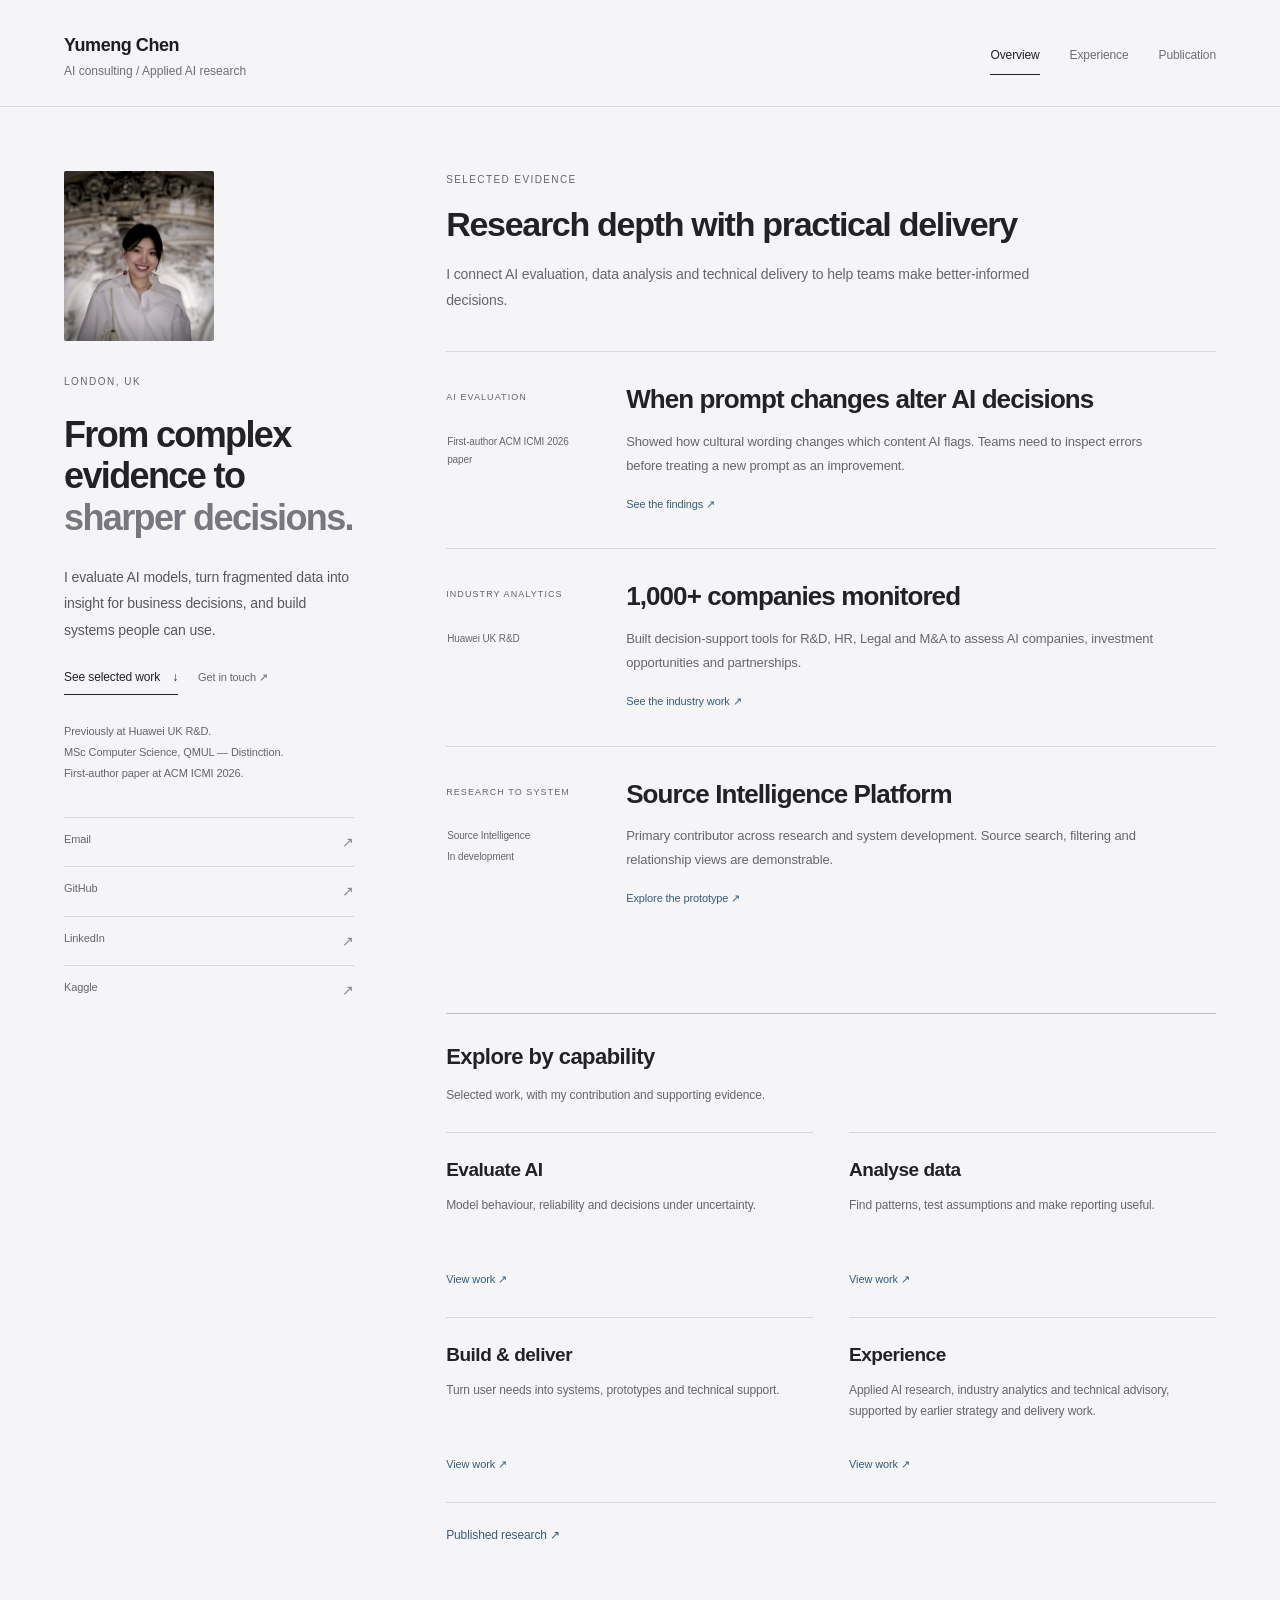
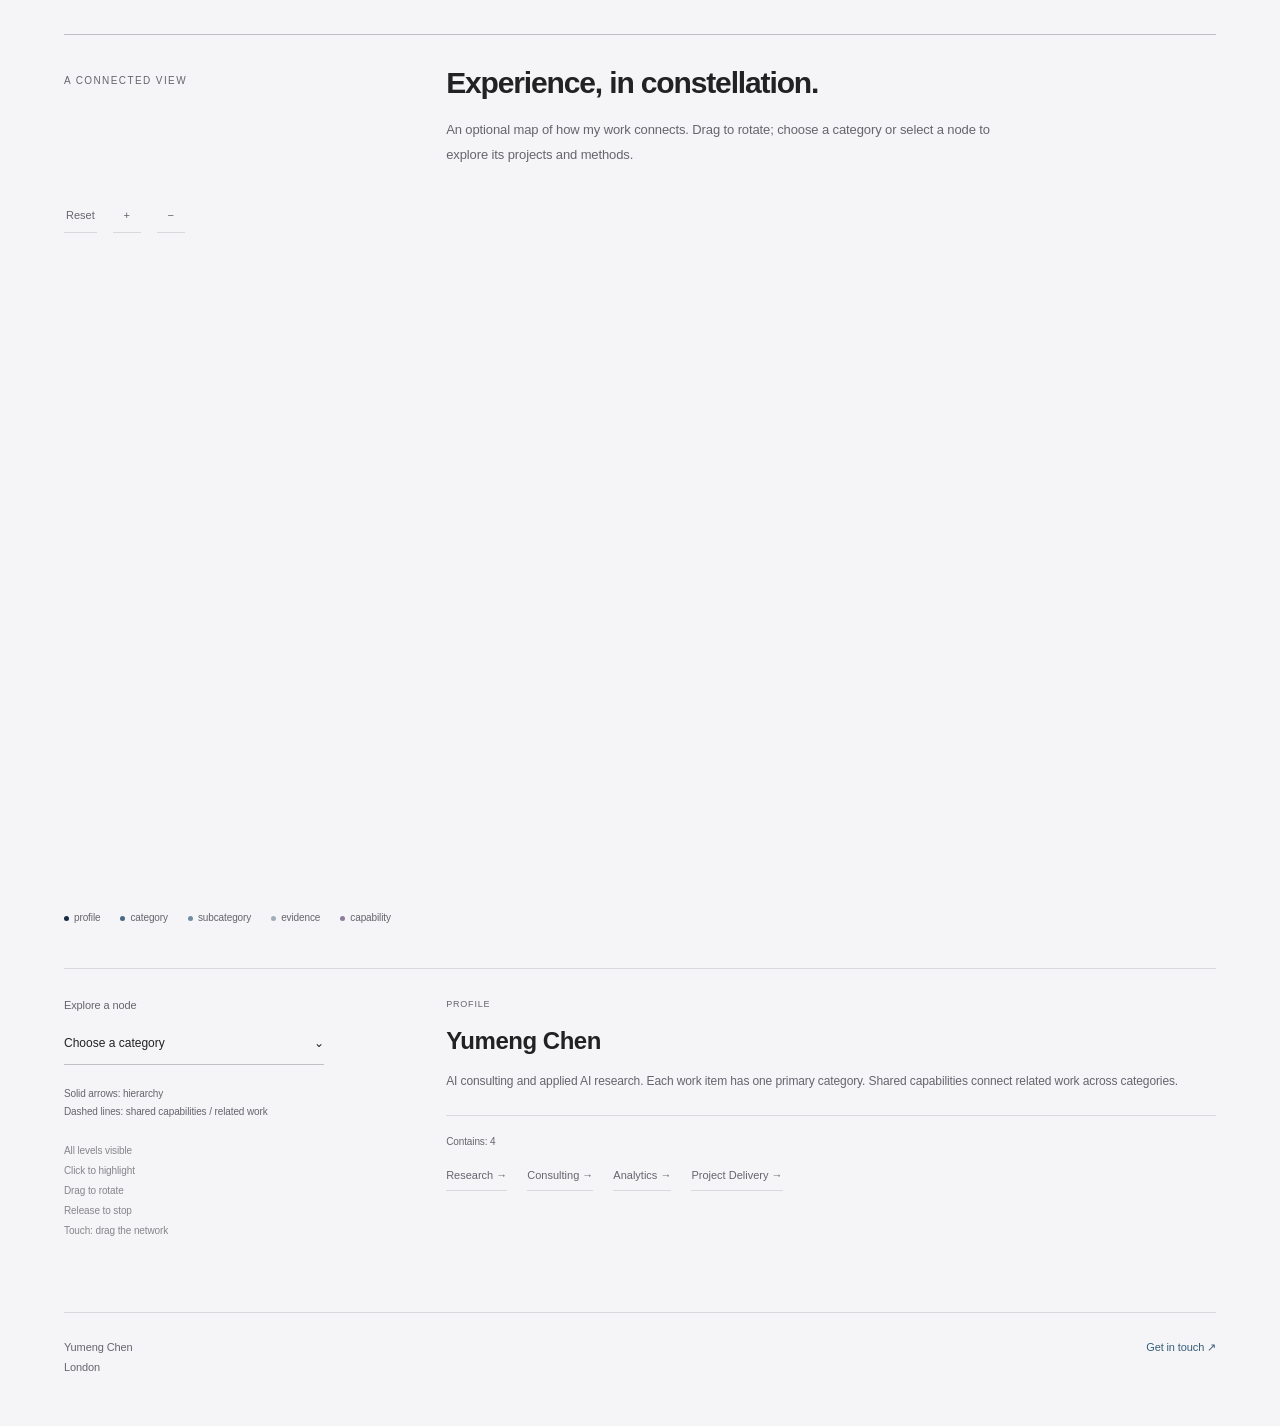
==== commit 7aacafa7: "Refine portfolio into a calm editorial layout without content cards" ====
--- a/index.html
+++ b/index.html
@@ -1,8 +1,8 @@
 <!doctype html>
-<html lang="en"><head><meta charset="utf-8"><meta name="viewport" content="width=device-width,initial-scale=1"><meta name="description" content="Yumeng Chen — AI consulting and applied AI research. Selected work in model evaluation, data systems and technical delivery."><meta name="theme-color" content="#f5f5f7"><title>Yumeng Chen — AI Consulting & Applied AI Research</title><link rel="stylesheet" href="style.css?v=portfolio-23"><script src="app.js?v=portfolio-23" defer></script></head>
-<body><a class="skip" href="#/">Skip to content</a>
+<html lang="en"><head><meta charset="utf-8"><meta name="viewport" content="width=device-width,initial-scale=1"><meta name="description" content="Yumeng Chen — AI consulting and applied AI research. Selected work in model evaluation, data systems and technical delivery."><meta name="theme-color" content="#f5f5f7"><title>Yumeng Chen — AI Consulting & Applied AI Research</title><link rel="stylesheet" href="style.css?v=editorial-25"><link rel="stylesheet" href="editorial.css?v=editorial-25"><script src="app.js?v=editorial-25" defer></script></head>
+<body><a class="skip" href="#main">Skip to content</a>
 <header><a class="brand" href="#/">Yumeng Chen<span>AI consulting / Applied AI research</span></a><nav aria-label="Main"><a href="#/">Overview</a><a href="#/area/experience">Experience</a><a href="#/area/publication">Publication</a></nav></header>
 <div class="layout">
 <aside class="profile"><img class="portrait" src="assets/yumeng-chen.svg" alt="Yumeng Chen" width="166" height="166"><p class="label">LONDON, UK</p><h1>From complex evidence to <span>sharper decisions.</span></h1><p class="intro">I evaluate AI models, turn fragmented data into insight for business decisions, and build systems people can use.</p><div class="hero-actions"><a class="primary-cta" href="#/" data-selected-work>See selected work <span aria-hidden="true">↓</span></a><a class="contact-cta" href="mailto:chenym.work@gmail.com">Get in touch ↗</a></div><p class="background">Previously at Huawei UK R&D.<br>MSc Computer Science, QMUL — Distinction.<br>First-author paper at ACM ICMI 2026.</p><div class="profile-links"><a href="mailto:chenym.work@gmail.com">Email <span>↗</span></a><a href="https://github.com/chenymwork-eng" target="_blank" rel="noopener">GitHub <span>↗</span></a><a href="https://www.linkedin.com/in/yumeng-chen-5a7578214/" target="_blank" rel="noopener">LinkedIn <span>↗</span></a><a href="https://www.kaggle.com/yumengchen8097" target="_blank" rel="noopener">Kaggle <span>↗</span></a></div></aside>
 <main id="main"><div id="view" tabindex="-1"></div></main></div>
-<section id="overview-network" class="overview-network" data-graph-src="knowledge-graph.js?v=portfolio-23" hidden><div class="view-heading"><p class="label">A CONNECTED VIEW</p><h2>Experience, in constellation.</h2><p>An optional map of how my work connects. Drag to rotate; choose a category or select a node to explore its projects and methods.</p></div><div id="knowledge-graph"></div></section><div class="site-bottom"><span><strong>Yumeng Chen</strong><br>London</span><a href="mailto:chenym.work@gmail.com">Get in touch ↗</a></div></body></html>+<section id="overview-network" class="overview-network" data-graph-src="knowledge-graph.js?v=editorial-25" hidden><div class="view-heading"><p class="label">A CONNECTED VIEW</p><h2>Experience, in constellation.</h2><p>An optional map of how my work connects. Drag to rotate; choose a category or select a node to explore its projects and methods.</p></div><div id="knowledge-graph"></div></section><div class="site-bottom"><span><strong>Yumeng Chen</strong><br>London</span><a href="mailto:chenym.work@gmail.com">Get in touch ↗</a></div></body></html>
--- a/style.css
+++ b/style.css
@@ -101,3 +101,5 @@
 .graph-related button{min-height:36px;padding:7px 10px}.graph-stage canvas{height:540px}
 .graph-panel h3{font-size:20px}.area-card{min-height:160px}
 }
+
+@media(max-width:600px){.graph-stage canvas{touch-action:pan-y}}
--- a/editorial.css
+++ b/editorial.css
@@ -0,0 +1,70 @@
+/* A continuous editorial surface. Hierarchy comes from type, space and rules. */
+:root{color-scheme:light;--bg:#f5f5f7;--ink:#222225;--muted:#65656d;--line:#d8d8dd;--accent:#365d7b}
+body{font-size:14px;line-height:1.75;letter-spacing:-.008em}
+a,button{transition:color .18s ease,border-color .18s ease}
+a:hover{color:var(--accent)}
+a:focus-visible,button:focus-visible,summary:focus-visible,canvas:focus-visible{outline:2px solid var(--accent);outline-offset:6px}
+header{max-width:1480px;padding:32px 5% 26px;align-items:center;border-bottom:1px solid var(--line)}
+.brand{font-size:18px;letter-spacing:-.025em}.brand span{margin-top:3px;letter-spacing:0;font-size:12px}
+nav{gap:30px;padding:0}nav a{font-size:12px;padding:8px 0;border-bottom:1px solid transparent}nav a[aria-current=page]{color:var(--ink);border-color:var(--ink)}
+.layout{max-width:1480px;grid-template-columns:290px minmax(0,1fr);gap:clamp(64px,7.2vw,112px);margin:64px auto 0;padding:0 5%;align-items:start}
+.profile{top:32px;padding-bottom:40px}.portrait{width:150px;height:170px;object-fit:cover;border-radius:2px;margin:0 0 32px}
+.profile .label{font-size:10px;letter-spacing:.15em;margin-bottom:23px;color:var(--muted)}
+.profile h1{font-size:36px;font-weight:600;line-height:1.16;letter-spacing:-.045em;margin-bottom:25px;max-width:310px}
+.profile h1 span{color:#77777f}.intro{color:#57575e;font-size:14px;line-height:1.9;margin-bottom:23px}
+.background{font-size:11px;line-height:1.95;margin:26px 0 32px;color:var(--muted)}
+.hero-actions{gap:20px;margin:0 0 20px;align-items:baseline}
+.primary-cta,.primary-cta:hover{background:none;border:0;border-bottom:1px solid var(--ink);border-radius:0;color:var(--ink);padding:0 0 6px;font-size:12px;box-shadow:none}
+.primary-cta:hover{color:var(--accent);border-color:var(--accent)}.contact-cta{font-size:11px;color:var(--muted)}
+.profile-links a{font-size:11px;padding:12px 0;color:var(--muted)}.profile-links a:hover{color:var(--ink)}.profile-links span{font-size:14px}
+.view-heading{margin:0 0 38px}.view-heading h2{font-size:34px;line-height:1.18;letter-spacing:-.038em;margin-bottom:18px;max-width:650px}
+.view-heading>p{font-size:14px;line-height:1.85;max-width:590px;color:var(--muted)}
+#view>.label{font-size:10px;letter-spacing:.14em;margin-bottom:15px;color:var(--muted)}
+.proof-list{display:block;margin-bottom:70px}
+.proof-card,.proof-card:hover{display:grid;grid-template-columns:150px minmax(0,1fr);column-gap:30px;row-gap:14px;min-height:0;padding:32px 0 34px;background:transparent;border:0;border-top:1px solid var(--line);border-radius:0;box-shadow:none;transform:none;color:var(--ink)}
+.proof-eyebrow{grid-column:1;grid-row:1;align-self:start;padding-top:5px;font-size:9px;font-weight:500;letter-spacing:.12em;line-height:1.8;color:var(--muted)}
+.proof-card h3{grid-column:2;grid-row:1;margin:0;font-size:26px;line-height:1.22;font-weight:550;letter-spacing:-.035em;color:var(--ink)}
+.proof-card:hover h3{color:var(--accent)}
+.proof-context{grid-column:1;grid-row:2}.proof-context .meta-lines{padding:0;list-style:none;font-size:10px;line-height:1.8;color:var(--muted)}
+.proof-card p{grid-column:2;grid-row:2;margin:0;color:var(--muted);font-size:13px;line-height:1.85;max-width:540px}
+.proof-cta{grid-column:2;font-size:11px;color:var(--accent);margin-top:3px}
+.capability-heading{border-top:1px solid #bfbfc6;padding-top:24px;margin-bottom:26px}.capability-heading h2{font-size:22px;font-weight:550;letter-spacing:-.025em;margin:0 0 9px}.capability-heading p{font-size:12px;color:var(--muted)}
+.area-grid{grid-template-columns:1fr 1fr;gap:0 36px}
+.area-card,.area-card:hover{background:none;border:0;border-top:1px solid var(--line);border-radius:0;box-shadow:none;transform:none;padding:25px 0 28px;min-height:185px;transition:color .18s}
+.area-card h3{font-size:19px;font-weight:550;letter-spacing:-.025em;margin:0 0 12px}.area-card:hover h3{color:var(--accent)}.area-card p{font-size:12px;line-height:1.8;color:var(--muted);margin-bottom:20px}.area-open{font-size:11px;color:var(--accent)}
+.publication-shortcut{border-top:1px solid var(--line);padding-top:22px;margin-top:0;font-size:12px;color:var(--accent)}
+.level-back{background:none;border:0;border-radius:0;box-shadow:none;padding:0 0 6px;font-size:11px;color:var(--accent);margin-bottom:23px}
+.breadcrumbs{font-size:10px;color:var(--muted);margin-bottom:32px}.breadcrumbs a{color:var(--muted)}.breadcrumbs a:hover{color:var(--ink)}
+.list-item{padding:29px 0;gap:25px;border-color:var(--line)}.list-item h3{font-size:24px;font-weight:550;line-height:1.3;letter-spacing:-.03em;margin:12px 0}.list-item p{font-size:13px;color:var(--muted);line-height:1.85}.list-arrow{font-size:21px;color:#93939b;flex-shrink:0}
+.list-item:hover h3{color:var(--accent)}.list-item .meta-lines{font-size:10px;color:var(--muted)}
+.meta-lines{font-size:11px;color:var(--muted);line-height:1.85}.meta-lines li{margin:3px 0}.meta-lines li::marker{font-size:8px}
+.detail-lead{font-size:17px;color:#52525a;line-height:1.85;max-width:650px;margin:0 0 38px}
+.detail-sections section{grid-template-columns:145px minmax(0,1fr);gap:30px;padding:27px 0;border-color:var(--line);background:none}
+.detail-sections h3{font-size:12px;font-weight:550;color:var(--ink);line-height:1.9}.detail-sections p{font-size:13px;color:var(--muted);line-height:1.95}
+.detail-actions{font-size:12px;gap:22px;margin-top:34px;color:var(--accent)}.back-link{color:var(--accent);font-size:12px}
+.detail-figure{background:none;border:0;border-radius:0;padding:0;margin:32px 0;box-shadow:none}.detail-figure img{max-width:100%;height:auto}.detail-figure figcaption{padding-top:10px;line-height:1.8}
+.tags{gap:6px 18px;padding:15px 0;flex-wrap:wrap}.tags span{font-size:10px;color:var(--muted);border:0;background:none;border-radius:0;padding:0}
+.transfer-note{border:0;background:none;padding:0;margin:0 0 35px;color:var(--muted);font-size:13px;line-height:1.9}.transfer-note strong,.view-heading p strong{color:var(--ink);font-weight:550}
+.context-details{background:none;border-top:1px solid var(--line);padding-top:22px;margin-top:28px}.context-details summary{color:var(--muted)}
+.section-title{padding:20px 0;border-top-color:#bfbfc6}.section-title h2{font-size:13px;font-weight:550}.skill-row{padding:27px 0;gap:30px}.skill-row h3{font-weight:550}.skill-row p{line-height:1.9;color:var(--muted)}
+.publication{background:none;border-radius:0;padding:32px 0}.publication h3{font-size:25px;line-height:1.35;letter-spacing:-.03em;font-weight:550}.publication p{line-height:1.9;color:var(--muted)}
+.page-footer,.site-bottom{border-color:var(--line)}.site-bottom{max-width:1332px;margin:56px auto 24px;padding:25px 0;font-size:11px;color:var(--muted)}.site-bottom a{color:var(--accent)}
+.overview-network{max-width:1480px;padding:0 5%;margin:88px auto 0}.overview-network .view-heading{max-width:none;border-top:1px solid #bfbfc6;padding-top:30px;margin-bottom:32px;display:grid;grid-template-columns:290px minmax(0,1fr);column-gap:clamp(64px,7.2vw,112px)}
+.overview-network .view-heading .label{grid-column:1;margin:7px 0 0;font-size:10px;letter-spacing:.14em}.overview-network .view-heading h2{grid-column:2;grid-row:1;font-size:30px;font-weight:550}.overview-network .view-heading>p:last-child{grid-column:2;font-size:13px;max-width:560px}
+.graph-stage{background:transparent;border:0;border-radius:0;box-shadow:none;overflow:hidden}.graph-stage canvas{height:710px}.graph-shell{gap:24px}
+.graph-toolbar{left:0;top:0;gap:16px}.graph-toolbar button,.graph-toolbar button:hover{background:transparent;border:0;border-bottom:1px solid var(--line);border-radius:0;box-shadow:none;color:var(--muted);font-size:11px;padding:7px 2px;min-width:28px}
+.graph-key{padding:0 0 18px;gap:20px;color:var(--muted)}.graph-key i{box-shadow:none}
+.graph-panel{max-width:none;border-top:1px solid var(--line);padding-top:27px;display:grid;grid-template-columns:290px minmax(0,1fr);column-gap:clamp(64px,7.2vw,112px)}
+.graph-menu-label{grid-column:1;font-size:11px;color:var(--muted)}.graph-menu-wrap{grid-column:1;align-self:start;grid-row:2;max-width:260px}.graph-menu-trigger{background:none;border:0;border-bottom:1px solid #bfbfc6;border-radius:0;box-shadow:none;padding:10px 0;color:var(--ink);font-size:12px}
+#graph-info{grid-column:2;grid-row:1 / span 4;min-width:0}.graph-panel h3{font-size:24px;line-height:1.3;font-weight:550;color:var(--ink)}.graph-panel p{color:var(--muted)}.graph-node-type{margin:0 0 13px!important}.graph-panel a{color:var(--accent)}
+.graph-related{gap:7px 20px}.graph-related button{background:none;border:0;border-bottom:1px solid var(--line);border-radius:0;padding:5px 0;color:var(--muted);font-size:11px}.graph-related button:hover{color:var(--accent)}.graph-related-title{border-color:var(--line)}
+.graph-count,.graph-help{grid-column:1;font-size:10px!important;margin:20px 0 0}.graph-help{line-height:2!important}
+/* A menu is a transient control, not a content card. */
+.graph-flyout{background:#f5f5f7f5;border-color:var(--line);border-radius:4px;box-shadow:0 6px 20px #22222512;backdrop-filter:blur(16px)}.graph-flyout button{border-radius:2px;color:var(--ink)}.graph-flyout button:hover,.graph-flyout button:focus-visible,.graph-flyout button[aria-expanded=true]{background:#e7e7ec;color:var(--ink)}
+.map-placeholder{background:none;border:0;border-top:1px solid var(--line);border-radius:0;min-height:200px;color:var(--muted)}
+dialog{background:var(--bg);border:1px solid var(--line);border-radius:0;box-shadow:none}dialog::backdrop{backdrop-filter:none;background:#22222555}
+@media(max-width:1400px){.site-bottom{margin-left:5%;margin-right:5%}}
+@media(max-width:1100px){.layout{grid-template-columns:250px minmax(0,1fr);gap:55px}.profile h1{font-size:32px}.proof-card{grid-template-columns:120px minmax(0,1fr);gap:16px 24px}.proof-card h3{font-size:24px}.overview-network .view-heading,.graph-panel{grid-template-columns:250px minmax(0,1fr);column-gap:55px}.detail-sections section{display:grid;grid-template-columns:120px minmax(0,1fr);gap:24px}.detail-sections h3{margin:0}}
+@media(max-width:800px){header{padding:26px 6%}.layout{display:block;margin-top:42px;padding:0 6%}.profile{position:static;max-width:none;display:grid;grid-template-columns:120px minmax(0,1fr);gap:0 28px;padding-bottom:52px}.profile .portrait{grid-column:1;grid-row:1 / span 3;width:112px;height:140px;margin:0}.profile .label,.profile h1,.profile .intro,.profile .hero-actions,.profile .background{grid-column:2}.profile .label{margin-bottom:12px}.profile h1{font-size:34px;max-width:450px;margin-bottom:20px}.profile .intro{font-size:14px;max-width:500px}.profile .background{display:block;font-size:11px;margin:20px 0}.hero-actions{margin-bottom:0}.profile-links{grid-column:2;display:flex;gap:22px;flex-wrap:wrap;margin-top:20px}.profile-links a{padding:0;border:0;gap:8px}.view-heading h2{font-size:31px}.overview-network{padding:0 6%;margin-top:65px}.overview-network .view-heading{grid-template-columns:1fr;display:block}.overview-network .view-heading .label{margin:0 0 16px}.overview-network .view-heading h2{font-size:28px}.graph-panel{grid-template-columns:210px minmax(0,1fr);column-gap:30px}.graph-stage canvas{height:600px}}
+@media(max-width:560px){header{align-items:flex-start;padding:23px 6%;gap:15px}.brand{font-size:16px}.brand span{font-size:10px;max-width:165px;line-height:1.6}nav{gap:13px;flex-wrap:wrap;justify-content:flex-end}nav a{font-size:10px;padding:3px 0}.layout{margin-top:30px}.profile{display:block;padding-bottom:48px}.profile .portrait{width:92px;height:110px;margin-bottom:24px}.profile .label{margin-bottom:14px}.profile h1{font-size:36px;max-width:350px}.profile .intro{font-size:14px;max-width:370px}.profile .background{margin:23px 0;font-size:11px}.profile-links{margin-top:22px;gap:25px}.view-heading{margin-bottom:30px}.view-heading h2{font-size:29px;max-width:350px}.view-heading>p{font-size:13px}.proof-card{display:block;padding:27px 0 30px}.proof-eyebrow{display:block;font-size:9px;padding:0;margin-bottom:13px}.proof-card h3{font-size:25px;margin-bottom:14px}.proof-context{margin-bottom:14px!important}.proof-context .meta-lines{display:block;font-size:10px}.proof-card p{font-size:13px;margin:0 0 17px}.proof-cta{display:block;font-size:11px}.proof-list{margin-bottom:42px}.area-grid{grid-template-columns:1fr;gap:0}.area-card,.area-card:hover{min-height:0;padding:23px 0}.area-card h3{font-size:20px}.area-card p{font-size:13px;margin-bottom:15px}.area-open{font-size:11px}.list-item{padding:26px 0}.list-item h3{font-size:23px}.detail-sections section{display:block;padding:24px 0}.detail-sections h3{margin:0 0 10px}.detail-lead{font-size:16px}.detail-actions{gap:20px;line-height:1.8}.breadcrumbs{line-height:1.9}.skill-row{display:block}.skill-row h3{margin-bottom:10px}.graph-stage canvas{height:510px;touch-action:pan-y}.graph-key{gap:10px 16px;font-size:9px}.graph-panel{display:block}.graph-menu-wrap{max-width:100%;margin-bottom:28px}.graph-menu-trigger{min-height:44px}.graph-node-type{margin-top:22px!important}.graph-count,.graph-help{margin-top:24px}.graph-toolbar button{min-height:36px;min-width:36px}.graph-related button{min-height:36px}.overview-network{margin-top:50px}.site-bottom{margin-top:40px;padding-top:22px}}
+@media(prefers-reduced-motion:reduce){html{scroll-behavior:auto}a,button{transition:none}}
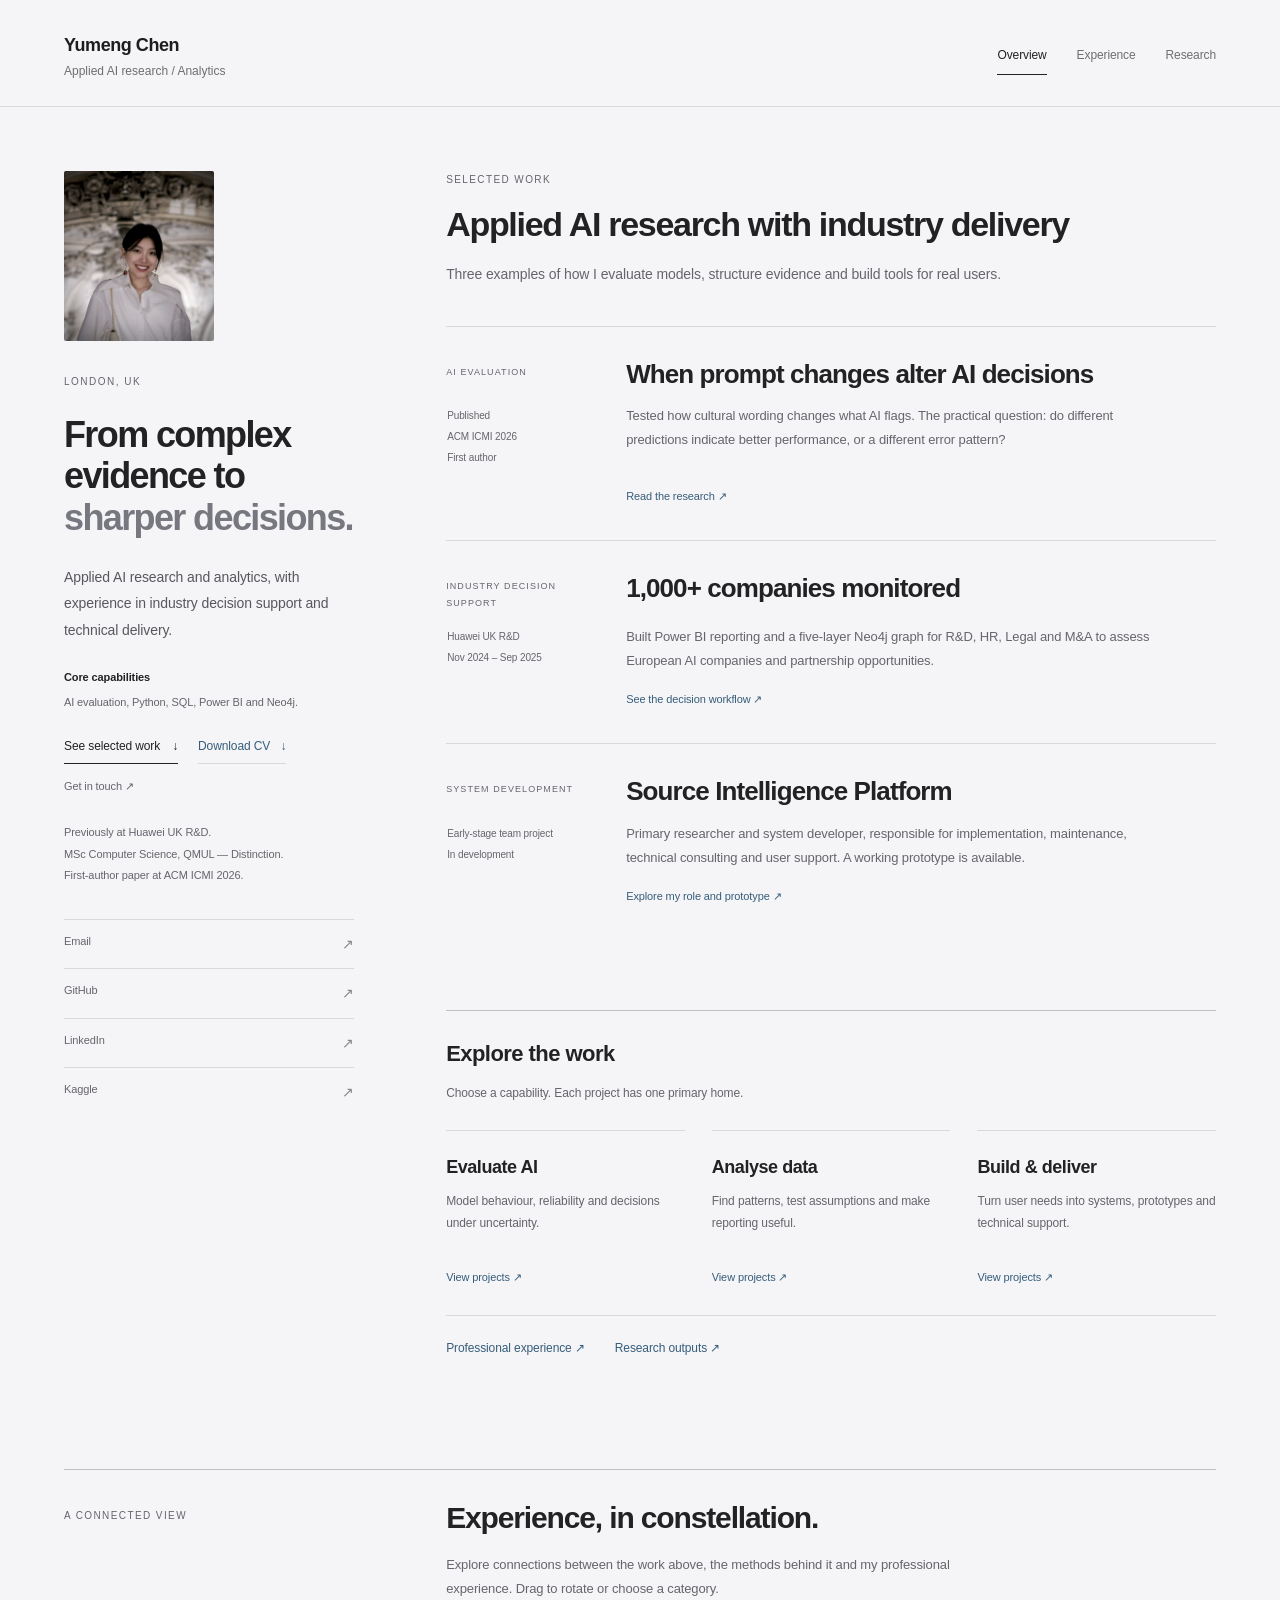
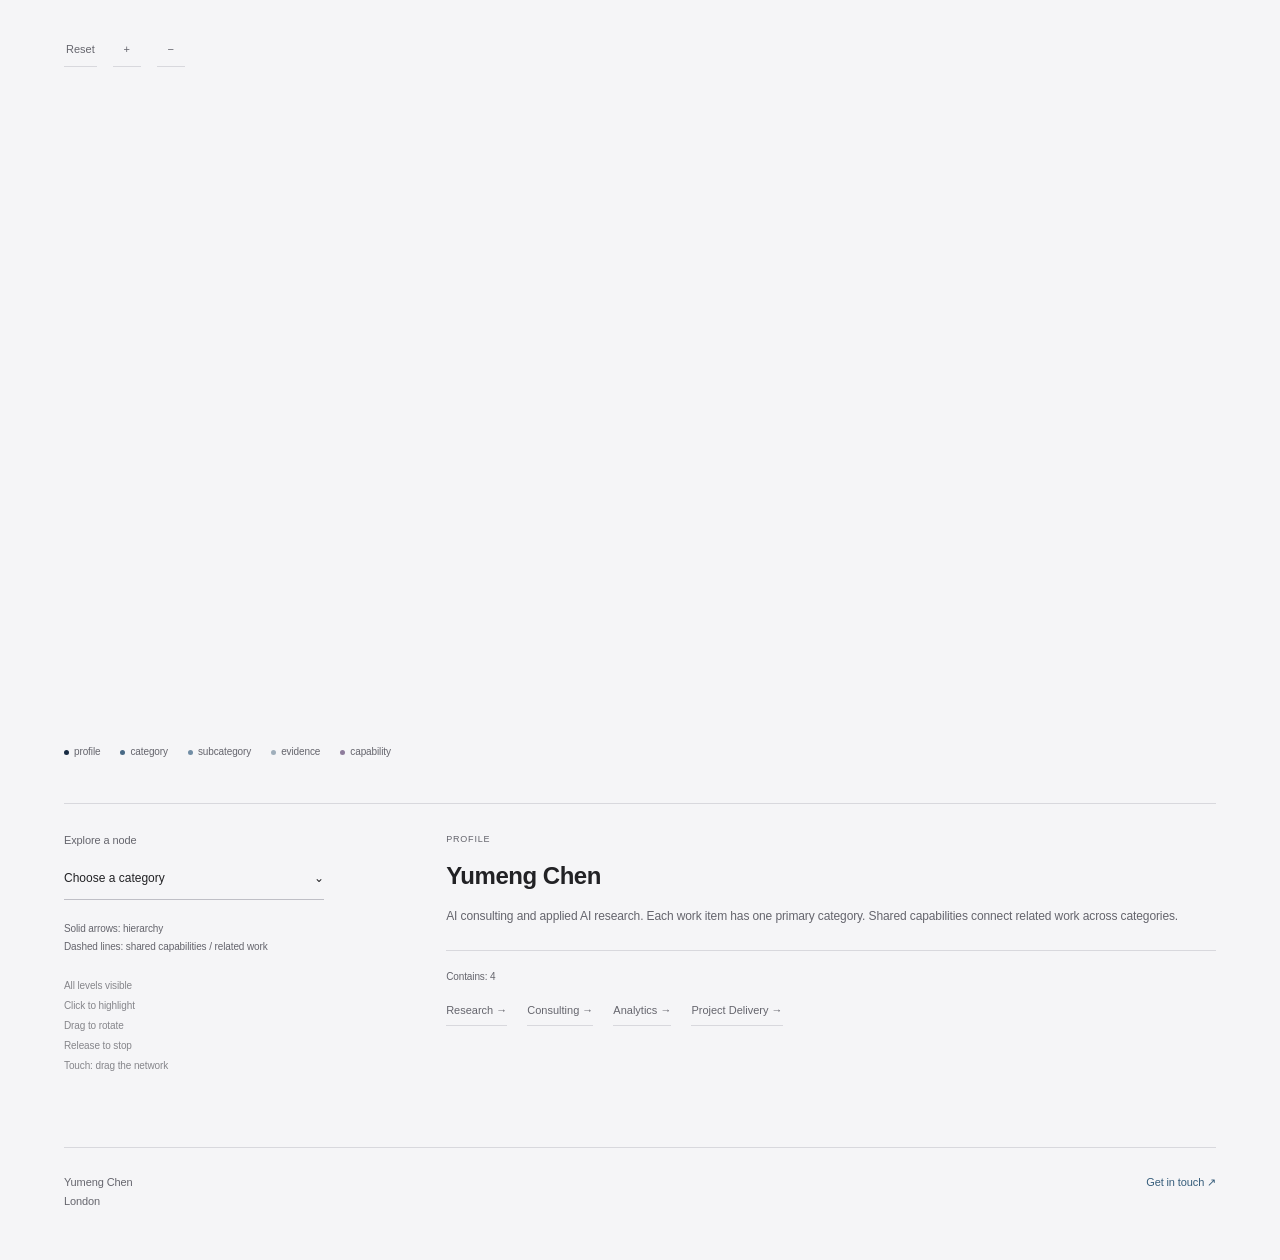
==== commit 390398f9: "Clarify portfolio positioning, ownership and decision evidence; add downloadable CV" ====
--- a/index.html
+++ b/index.html
@@ -1,8 +1,8 @@
 <!doctype html>
-<html lang="en"><head><meta charset="utf-8"><meta name="viewport" content="width=device-width,initial-scale=1"><meta name="description" content="Yumeng Chen — AI consulting and applied AI research. Selected work in model evaluation, data systems and technical delivery."><meta name="theme-color" content="#f5f5f7"><title>Yumeng Chen — AI Consulting & Applied AI Research</title><link rel="stylesheet" href="style.css?v=editorial-25"><link rel="stylesheet" href="editorial.css?v=editorial-25"><script src="app.js?v=editorial-25" defer></script></head>
+<html lang="en"><head><meta charset="utf-8"><meta name="viewport" content="width=device-width,initial-scale=1"><meta name="description" content="Yumeng Chen — AI consulting and applied AI research. Selected work in model evaluation, data systems and technical delivery."><meta name="theme-color" content="#f5f5f7"><title>Yumeng Chen — AI Consulting & Applied AI Research</title><link rel="stylesheet" href="style.css?v=evidence-27"><link rel="stylesheet" href="editorial.css?v=evidence-27"><script src="app.js?v=evidence-27" defer></script></head>
 <body><a class="skip" href="#main">Skip to content</a>
-<header><a class="brand" href="#/">Yumeng Chen<span>AI consulting / Applied AI research</span></a><nav aria-label="Main"><a href="#/">Overview</a><a href="#/area/experience">Experience</a><a href="#/area/publication">Publication</a></nav></header>
+<header><a class="brand" href="#/">Yumeng Chen<span>Applied AI research / Analytics</span></a><nav aria-label="Main"><a href="#/">Overview</a><a href="#/area/experience">Experience</a><a href="#/area/publication">Research</a></nav></header>
 <div class="layout">
-<aside class="profile"><img class="portrait" src="assets/yumeng-chen.svg" alt="Yumeng Chen" width="166" height="166"><p class="label">LONDON, UK</p><h1>From complex evidence to <span>sharper decisions.</span></h1><p class="intro">I evaluate AI models, turn fragmented data into insight for business decisions, and build systems people can use.</p><div class="hero-actions"><a class="primary-cta" href="#/" data-selected-work>See selected work <span aria-hidden="true">↓</span></a><a class="contact-cta" href="mailto:chenym.work@gmail.com">Get in touch ↗</a></div><p class="background">Previously at Huawei UK R&D.<br>MSc Computer Science, QMUL — Distinction.<br>First-author paper at ACM ICMI 2026.</p><div class="profile-links"><a href="mailto:chenym.work@gmail.com">Email <span>↗</span></a><a href="https://github.com/chenymwork-eng" target="_blank" rel="noopener">GitHub <span>↗</span></a><a href="https://www.linkedin.com/in/yumeng-chen-5a7578214/" target="_blank" rel="noopener">LinkedIn <span>↗</span></a><a href="https://www.kaggle.com/yumengchen8097" target="_blank" rel="noopener">Kaggle <span>↗</span></a></div></aside>
+<aside class="profile"><img class="portrait" src="assets/yumeng-chen.svg" alt="Yumeng Chen" width="166" height="166"><p class="label">LONDON, UK</p><h1>From complex evidence to <span>sharper decisions.</span></h1><p class="intro">Applied AI research and analytics, with experience in industry decision support and technical delivery.</p><p class="core-capabilities"><strong>Core capabilities</strong>AI evaluation, Python, SQL, Power BI and Neo4j.</p><div class="hero-actions"><a class="primary-cta" href="#/" data-selected-work>See selected work <span aria-hidden="true">↓</span></a><a class="cv-link" href="assets/Yumeng-Chen-CV.pdf" download="Yumeng-Chen-CV.pdf">Download CV <span aria-hidden="true">↓</span></a><a class="contact-cta" href="mailto:chenym.work@gmail.com">Get in touch ↗</a></div><p class="background">Previously at Huawei UK R&D.<br>MSc Computer Science, QMUL — Distinction.<br>First-author paper at ACM ICMI 2026.</p><div class="profile-links"><a href="mailto:chenym.work@gmail.com">Email <span>↗</span></a><a href="https://github.com/chenymwork-eng" target="_blank" rel="noopener">GitHub <span>↗</span></a><a href="https://www.linkedin.com/in/yumeng-chen-5a7578214/" target="_blank" rel="noopener">LinkedIn <span>↗</span></a><a href="https://www.kaggle.com/yumengchen8097" target="_blank" rel="noopener">Kaggle <span>↗</span></a></div></aside>
 <main id="main"><div id="view" tabindex="-1"></div></main></div>
-<section id="overview-network" class="overview-network" data-graph-src="knowledge-graph.js?v=editorial-25" hidden><div class="view-heading"><p class="label">A CONNECTED VIEW</p><h2>Experience, in constellation.</h2><p>An optional map of how my work connects. Drag to rotate; choose a category or select a node to explore its projects and methods.</p></div><div id="knowledge-graph"></div></section><div class="site-bottom"><span><strong>Yumeng Chen</strong><br>London</span><a href="mailto:chenym.work@gmail.com">Get in touch ↗</a></div></body></html>
+<section id="overview-network" class="overview-network" data-graph-src="knowledge-graph.js?v=evidence-27" hidden><div class="view-heading"><p class="label">A CONNECTED VIEW</p><h2>Experience, in constellation.</h2><p>Explore connections between the work above, the methods behind it and my professional experience. Drag to rotate or choose a category.</p></div><div id="knowledge-graph"></div></section><div class="site-bottom"><span><strong>Yumeng Chen</strong><br>London</span><a href="mailto:chenym.work@gmail.com">Get in touch ↗</a></div></body></html>
--- a/editorial.css
+++ b/editorial.css
@@ -68,3 +68,19 @@
 @media(max-width:800px){header{padding:26px 6%}.layout{display:block;margin-top:42px;padding:0 6%}.profile{position:static;max-width:none;display:grid;grid-template-columns:120px minmax(0,1fr);gap:0 28px;padding-bottom:52px}.profile .portrait{grid-column:1;grid-row:1 / span 3;width:112px;height:140px;margin:0}.profile .label,.profile h1,.profile .intro,.profile .hero-actions,.profile .background{grid-column:2}.profile .label{margin-bottom:12px}.profile h1{font-size:34px;max-width:450px;margin-bottom:20px}.profile .intro{font-size:14px;max-width:500px}.profile .background{display:block;font-size:11px;margin:20px 0}.hero-actions{margin-bottom:0}.profile-links{grid-column:2;display:flex;gap:22px;flex-wrap:wrap;margin-top:20px}.profile-links a{padding:0;border:0;gap:8px}.view-heading h2{font-size:31px}.overview-network{padding:0 6%;margin-top:65px}.overview-network .view-heading{grid-template-columns:1fr;display:block}.overview-network .view-heading .label{margin:0 0 16px}.overview-network .view-heading h2{font-size:28px}.graph-panel{grid-template-columns:210px minmax(0,1fr);column-gap:30px}.graph-stage canvas{height:600px}}
 @media(max-width:560px){header{align-items:flex-start;padding:23px 6%;gap:15px}.brand{font-size:16px}.brand span{font-size:10px;max-width:165px;line-height:1.6}nav{gap:13px;flex-wrap:wrap;justify-content:flex-end}nav a{font-size:10px;padding:3px 0}.layout{margin-top:30px}.profile{display:block;padding-bottom:48px}.profile .portrait{width:92px;height:110px;margin-bottom:24px}.profile .label{margin-bottom:14px}.profile h1{font-size:36px;max-width:350px}.profile .intro{font-size:14px;max-width:370px}.profile .background{margin:23px 0;font-size:11px}.profile-links{margin-top:22px;gap:25px}.view-heading{margin-bottom:30px}.view-heading h2{font-size:29px;max-width:350px}.view-heading>p{font-size:13px}.proof-card{display:block;padding:27px 0 30px}.proof-eyebrow{display:block;font-size:9px;padding:0;margin-bottom:13px}.proof-card h3{font-size:25px;margin-bottom:14px}.proof-context{margin-bottom:14px!important}.proof-context .meta-lines{display:block;font-size:10px}.proof-card p{font-size:13px;margin:0 0 17px}.proof-cta{display:block;font-size:11px}.proof-list{margin-bottom:42px}.area-grid{grid-template-columns:1fr;gap:0}.area-card,.area-card:hover{min-height:0;padding:23px 0}.area-card h3{font-size:20px}.area-card p{font-size:13px;margin-bottom:15px}.area-open{font-size:11px}.list-item{padding:26px 0}.list-item h3{font-size:23px}.detail-sections section{display:block;padding:24px 0}.detail-sections h3{margin:0 0 10px}.detail-lead{font-size:16px}.detail-actions{gap:20px;line-height:1.8}.breadcrumbs{line-height:1.9}.skill-row{display:block}.skill-row h3{margin-bottom:10px}.graph-stage canvas{height:510px;touch-action:pan-y}.graph-key{gap:10px 16px;font-size:9px}.graph-panel{display:block}.graph-menu-wrap{max-width:100%;margin-bottom:28px}.graph-menu-trigger{min-height:44px}.graph-node-type{margin-top:22px!important}.graph-count,.graph-help{margin-top:24px}.graph-toolbar button{min-height:36px;min-width:36px}.graph-related button{min-height:36px}.overview-network{margin-top:50px}.site-bottom{margin-top:40px;padding-top:22px}}
 @media(prefers-reduced-motion:reduce){html{scroll-behavior:auto}a,button{transition:none}}
+
+@media(max-width:800px){body[data-view=detail] .profile{display:none}body[data-view=detail] .layout{margin-top:32px}}
+@media(max-width:560px){header{display:block}.brand span{max-width:none;font-size:11px}nav{justify-content:flex-start;gap:26px;margin-top:20px}nav a{font-size:11px}}
+
+/* A recruitment reader can identify role, tools, ownership and evidence at a glance. */
+.core-capabilities{font-size:11px;line-height:1.85;color:var(--muted);margin:0 0 24px}.core-capabilities strong{display:block;font-weight:550;color:var(--ink);margin-bottom:5px}
+.hero-actions{gap:13px 20px}.cv-link{font-size:12px;color:var(--accent);padding-bottom:6px;border-bottom:1px solid var(--line)}.cv-link span{margin-left:7px}.hero-actions .contact-cta{font-size:11px}
+.area-grid{grid-template-columns:repeat(3,minmax(0,1fr));column-gap:27px}.area-card h3{font-size:18px}.index-links{border-top:1px solid var(--line);display:flex;flex-wrap:wrap;gap:15px 30px;padding:22px 0;font-size:12px;color:var(--accent)}
+.research-group{margin:35px 0 42px}.research-group>h3{font-size:11px;font-weight:550;letter-spacing:.07em;text-transform:uppercase;margin:0 0 16px;color:var(--muted)}.research-group .list-item{padding-top:25px}.research-group:last-child{margin-bottom:20px}
+.evidence-totals{display:grid;grid-template-columns:repeat(3,minmax(0,1fr));gap:20px;border-top:1px solid var(--line);padding:25px 0 32px;margin:0}.evidence-totals>div{display:flex;flex-direction:column;gap:8px}.evidence-totals strong{font-size:29px;font-weight:550;letter-spacing:-.03em;line-height:1.2}.evidence-totals span{font-size:10px;color:var(--muted);line-height:1.8}
+.workflow-summary,.evaluation-evidence{border-top:1px solid var(--line);padding-top:28px;margin:0 0 32px}.workflow-summary>h3,.evaluation-evidence>h3{font-size:19px;font-weight:550;letter-spacing:-.02em;line-height:1.45;margin:0 0 12px}.workflow-summary>p,.evaluation-evidence>p{font-size:12px;color:var(--muted);margin:0 0 24px}
+.decision-flow{margin:0;padding:0;list-style:none;counter-reset:workflow}.decision-flow li{display:grid;grid-template-columns:25px 170px minmax(0,1fr);gap:20px;padding:18px 0;border-top:1px solid var(--line);counter-increment:workflow;align-items:baseline}.decision-flow li::before{content:counter(workflow,decimal-leading-zero);font-size:10px;color:var(--muted)}.decision-flow strong{font-size:12px;font-weight:550;line-height:1.8}.decision-flow span{font-size:12px;line-height:1.9;color:var(--muted)}
+.evaluation-evidence table{width:100%;border-collapse:collapse;table-layout:fixed;text-align:left;font-size:12px;line-height:1.85}.evaluation-evidence caption{text-align:left;font-size:10px;color:var(--muted);padding-bottom:14px}.evaluation-evidence th,.evaluation-evidence td{border-top:1px solid var(--line);padding:17px 15px 17px 0;vertical-align:top;font-weight:400;color:var(--muted);overflow-wrap:break-word}.evaluation-evidence th{color:var(--ink);font-weight:550}.evaluation-evidence thead th{font-size:10px}.evaluation-evidence th:first-child{width:24%}.evaluation-evidence th:last-child,.evaluation-evidence td:last-child{padding-right:0}
+@media(max-width:1100px){.area-grid{grid-template-columns:1fr}.area-card,.area-card:hover{min-height:0;padding:23px 0}.area-card p{max-width:570px}.decision-flow li{grid-template-columns:22px minmax(0,1fr);gap:5px 16px}.decision-flow li span{grid-column:2}.evaluation-evidence table{font-size:11px}}
+@media(max-width:800px){.core-capabilities{grid-column:2;max-width:450px}.area-grid{grid-template-columns:repeat(3,minmax(0,1fr));column-gap:24px}.evidence-totals strong{font-size:27px}}
+@media(max-width:560px){.core-capabilities{margin-bottom:23px}.hero-actions{gap:14px 19px}.area-grid{grid-template-columns:1fr}.evidence-totals{gap:14px;padding:23px 0}.evidence-totals strong{font-size:24px}.evidence-totals span{font-size:10px}.evaluation-evidence table{font-size:11px;line-height:1.8}.evaluation-evidence th,.evaluation-evidence td{padding:14px 10px 14px 0}.evaluation-evidence th:first-child{width:26%}.decision-flow li{padding:17px 0}}
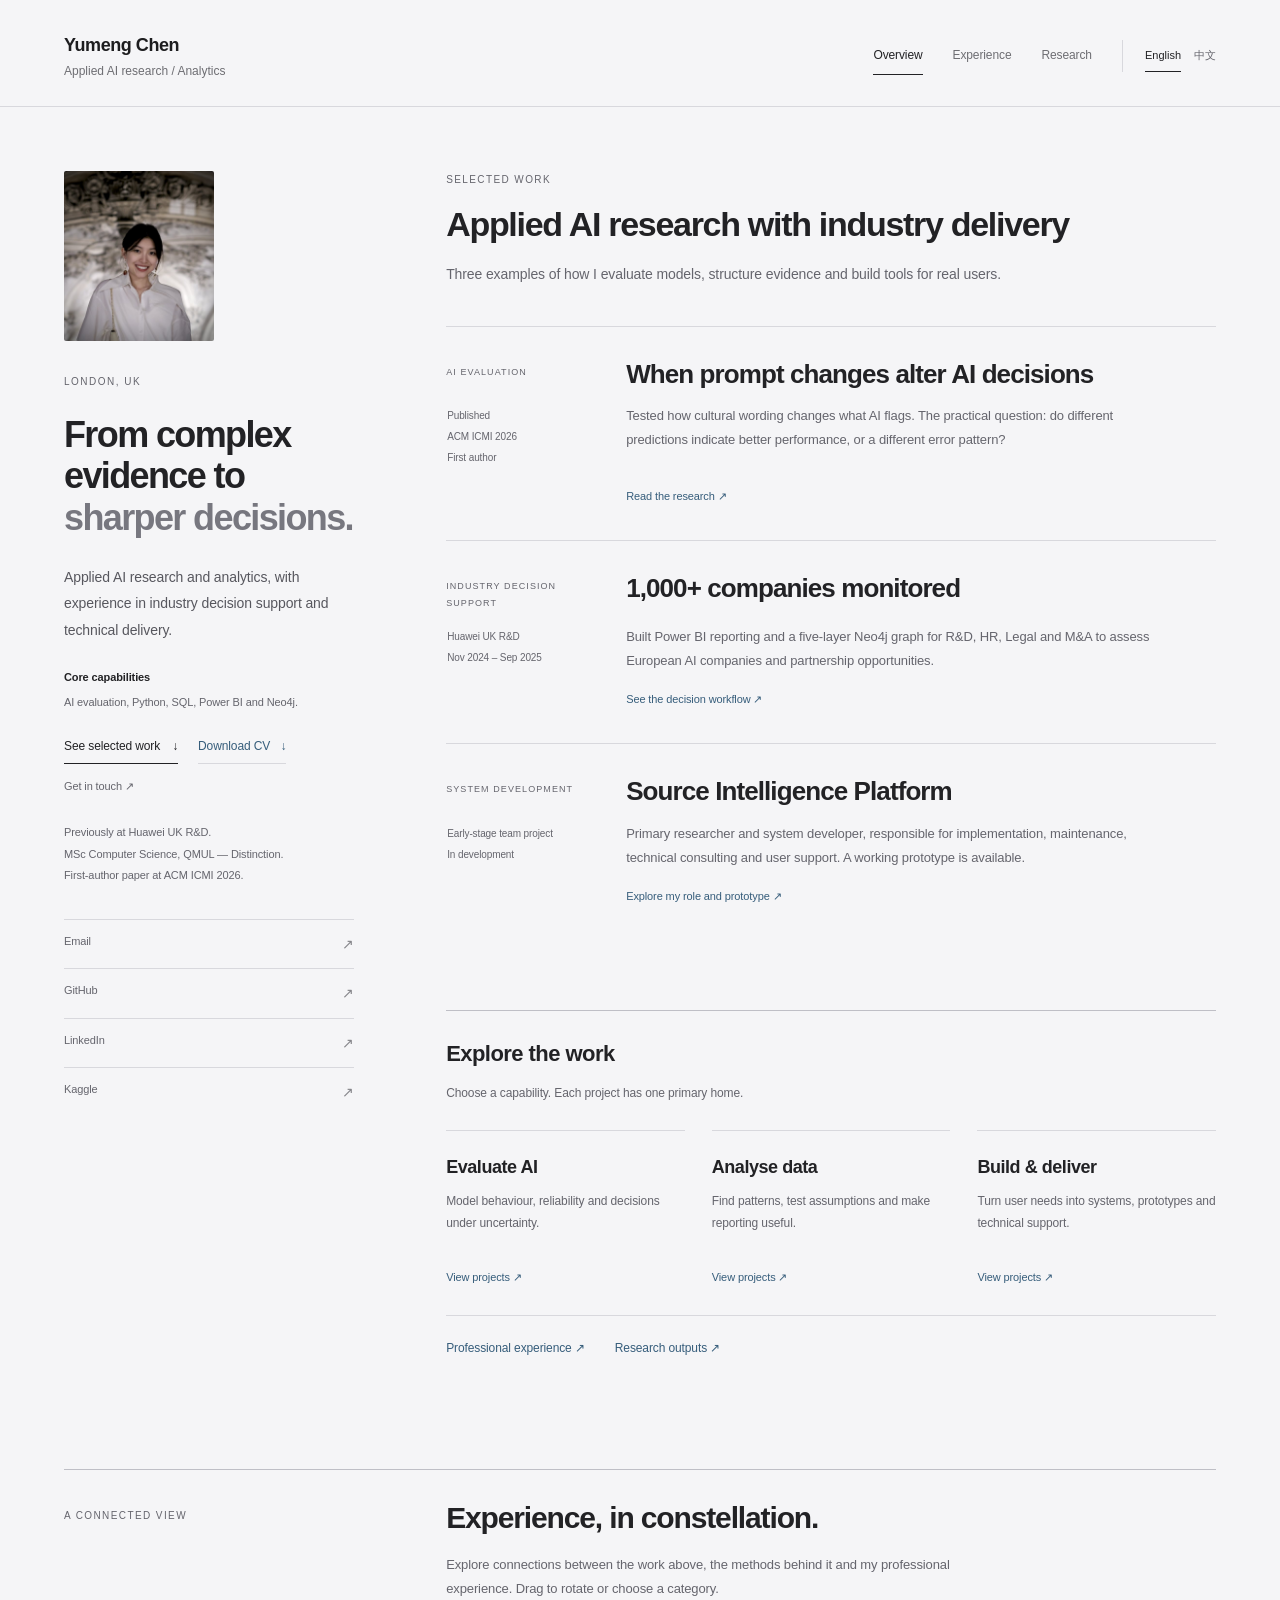
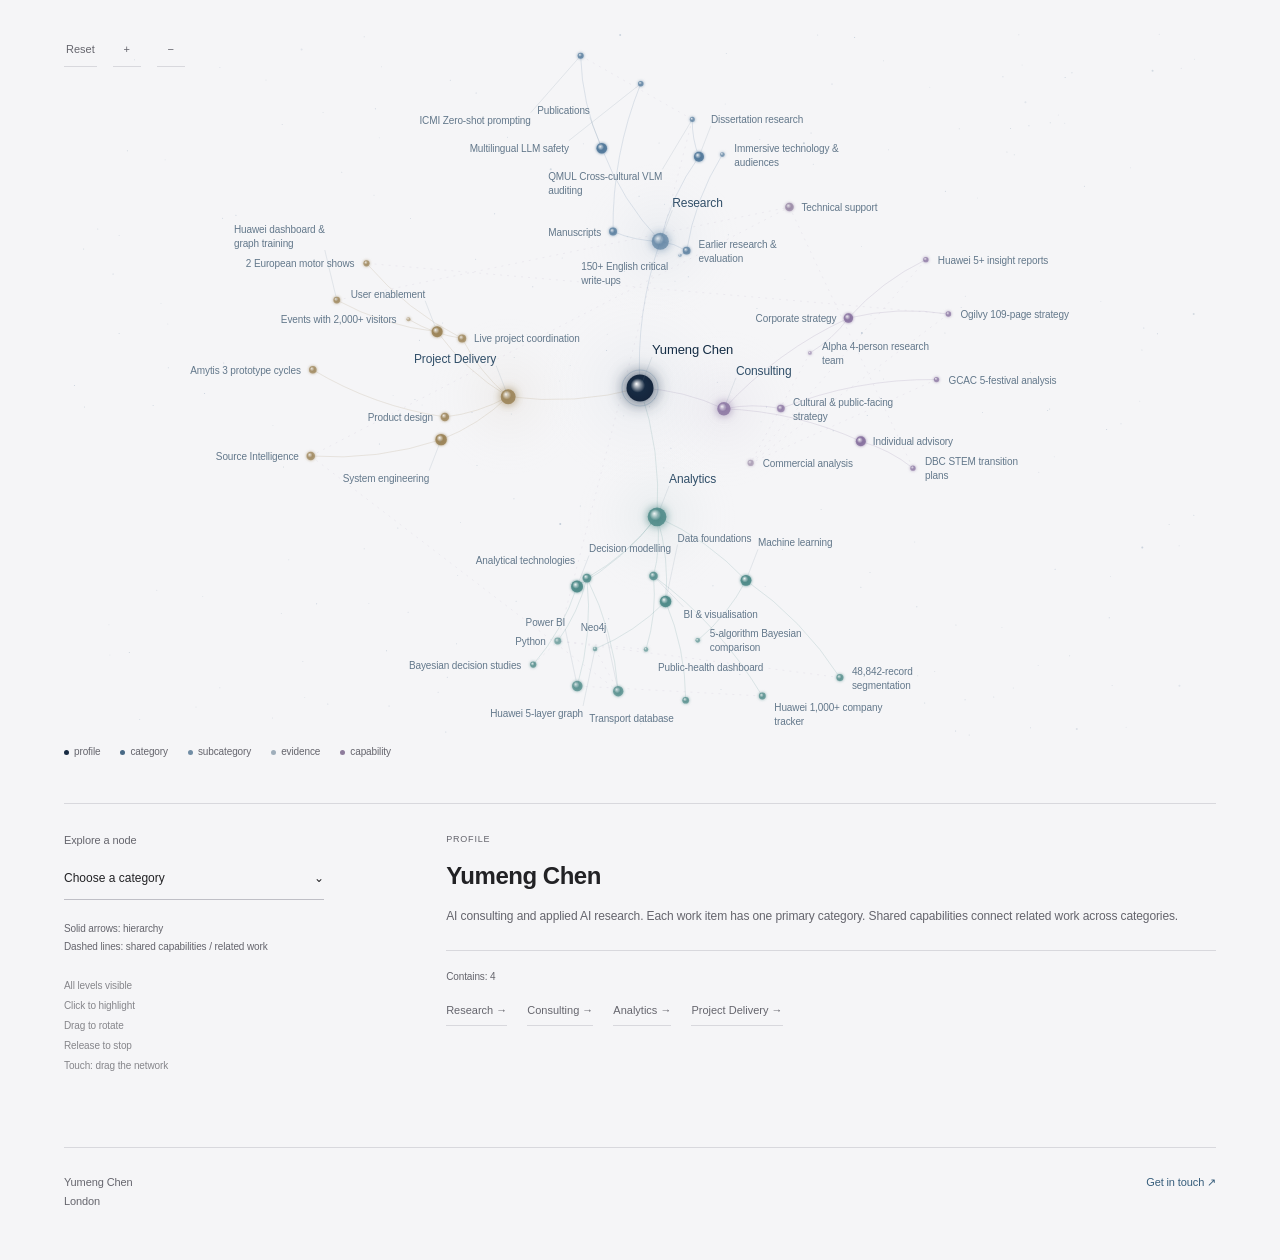
==== commit de782687: "Add persistent English and Chinese language switching across portfolio and graph" ====
--- a/index.html
+++ b/index.html
@@ -1,8 +1,8 @@
 <!doctype html>
-<html lang="en"><head><meta charset="utf-8"><meta name="viewport" content="width=device-width,initial-scale=1"><meta name="description" content="Yumeng Chen — AI consulting and applied AI research. Selected work in model evaluation, data systems and technical delivery."><meta name="theme-color" content="#f5f5f7"><title>Yumeng Chen — AI Consulting & Applied AI Research</title><link rel="stylesheet" href="style.css?v=evidence-27"><link rel="stylesheet" href="editorial.css?v=evidence-27"><script src="app.js?v=evidence-27" defer></script></head>
+<html lang="en"><head><meta charset="utf-8"><meta name="viewport" content="width=device-width,initial-scale=1"><meta name="description" content="Yumeng Chen — AI consulting and applied AI research. Selected work in model evaluation, data systems and technical delivery."><meta name="theme-color" content="#f5f5f7"><title>Yumeng Chen — AI Consulting & Applied AI Research</title><link rel="stylesheet" href="style.css?v=bilingual-29"><link rel="stylesheet" href="editorial.css?v=bilingual-29"><script src="i18n.js?v=bilingual-29" defer></script><script src="app.js?v=bilingual-29" defer></script></head>
 <body><a class="skip" href="#main">Skip to content</a>
-<header><a class="brand" href="#/">Yumeng Chen<span>Applied AI research / Analytics</span></a><nav aria-label="Main"><a href="#/">Overview</a><a href="#/area/experience">Experience</a><a href="#/area/publication">Research</a></nav></header>
+<header><a class="brand" href="#/">Yumeng Chen<span>Applied AI research / Analytics</span></a><div class="header-actions"><nav aria-label="Main"><a href="#/">Overview</a><a href="#/area/experience">Experience</a><a href="#/area/publication">Research</a></nav><div class="language-switch" role="group" aria-label="Language" data-no-translate><button type="button" data-language="en" aria-pressed="true" aria-label="Read in English">English</button><button type="button" data-language="zh" aria-pressed="false" aria-label="Read in Chinese">中文</button></div></div></header>
 <div class="layout">
 <aside class="profile"><img class="portrait" src="assets/yumeng-chen.svg" alt="Yumeng Chen" width="166" height="166"><p class="label">LONDON, UK</p><h1>From complex evidence to <span>sharper decisions.</span></h1><p class="intro">Applied AI research and analytics, with experience in industry decision support and technical delivery.</p><p class="core-capabilities"><strong>Core capabilities</strong>AI evaluation, Python, SQL, Power BI and Neo4j.</p><div class="hero-actions"><a class="primary-cta" href="#/" data-selected-work>See selected work <span aria-hidden="true">↓</span></a><a class="cv-link" href="assets/Yumeng-Chen-CV.pdf" download="Yumeng-Chen-CV.pdf">Download CV <span aria-hidden="true">↓</span></a><a class="contact-cta" href="mailto:chenym.work@gmail.com">Get in touch ↗</a></div><p class="background">Previously at Huawei UK R&D.<br>MSc Computer Science, QMUL — Distinction.<br>First-author paper at ACM ICMI 2026.</p><div class="profile-links"><a href="mailto:chenym.work@gmail.com">Email <span>↗</span></a><a href="https://github.com/chenymwork-eng" target="_blank" rel="noopener">GitHub <span>↗</span></a><a href="https://www.linkedin.com/in/yumeng-chen-5a7578214/" target="_blank" rel="noopener">LinkedIn <span>↗</span></a><a href="https://www.kaggle.com/yumengchen8097" target="_blank" rel="noopener">Kaggle <span>↗</span></a></div></aside>
 <main id="main"><div id="view" tabindex="-1"></div></main></div>
-<section id="overview-network" class="overview-network" data-graph-src="knowledge-graph.js?v=evidence-27" hidden><div class="view-heading"><p class="label">A CONNECTED VIEW</p><h2>Experience, in constellation.</h2><p>Explore connections between the work above, the methods behind it and my professional experience. Drag to rotate or choose a category.</p></div><div id="knowledge-graph"></div></section><div class="site-bottom"><span><strong>Yumeng Chen</strong><br>London</span><a href="mailto:chenym.work@gmail.com">Get in touch ↗</a></div></body></html>
+<section id="overview-network" class="overview-network" data-graph-src="knowledge-graph.js?v=bilingual-29" hidden><div class="view-heading"><p class="label">A CONNECTED VIEW</p><h2>Experience, in constellation.</h2><p>Explore connections between the work above, the methods behind it and my professional experience. Drag to rotate or choose a category.</p></div><div id="knowledge-graph"></div></section><div class="site-bottom"><span><strong>Yumeng Chen</strong><br>London</span><a href="mailto:chenym.work@gmail.com">Get in touch ↗</a></div></body></html>
--- a/editorial.css
+++ b/editorial.css
@@ -84,3 +84,11 @@
 @media(max-width:1100px){.area-grid{grid-template-columns:1fr}.area-card,.area-card:hover{min-height:0;padding:23px 0}.area-card p{max-width:570px}.decision-flow li{grid-template-columns:22px minmax(0,1fr);gap:5px 16px}.decision-flow li span{grid-column:2}.evaluation-evidence table{font-size:11px}}
 @media(max-width:800px){.core-capabilities{grid-column:2;max-width:450px}.area-grid{grid-template-columns:repeat(3,minmax(0,1fr));column-gap:24px}.evidence-totals strong{font-size:27px}}
 @media(max-width:560px){.core-capabilities{margin-bottom:23px}.hero-actions{gap:14px 19px}.area-grid{grid-template-columns:1fr}.evidence-totals{gap:14px;padding:23px 0}.evidence-totals strong{font-size:24px}.evidence-totals span{font-size:10px}.evaluation-evidence table{font-size:11px;line-height:1.8}.evaluation-evidence th,.evaluation-evidence td{padding:14px 10px 14px 0}.evaluation-evidence th:first-child{width:26%}.decision-flow li{padding:17px 0}}
+
+@media(max-width:560px){.evaluation-evidence table,.evaluation-evidence tbody,.evaluation-evidence tr{display:block}.evaluation-evidence thead{position:absolute;width:1px;height:1px;overflow:hidden;clip-path:inset(50%)}.evaluation-evidence tbody tr{border-top:1px solid var(--line);padding:18px 0}.evaluation-evidence tbody th,.evaluation-evidence td{display:block;width:auto!important;border:0;padding:0 0 12px;font-size:12px}.evaluation-evidence tbody th{font-size:13px}.evaluation-evidence td::before{display:block;font-size:10px;color:var(--muted);margin-bottom:4px}.evaluation-evidence td:nth-child(2)::before{content:'Evidence examined'}.evaluation-evidence td:nth-child(3)::before{content:'Decision question'}}
+
+.header-actions{display:flex;align-items:center;gap:30px}.language-switch{display:flex;gap:13px;border-left:1px solid var(--line);padding-left:22px;align-items:center}.language-switch button{appearance:none;background:none;border:0;border-bottom:1px solid transparent;border-radius:0;padding:7px 0;font-size:11px;line-height:1.5;color:var(--muted);white-space:nowrap}.language-switch button[aria-pressed=true]{color:var(--ink);border-color:var(--ink)}.language-switch button:hover{color:var(--accent)}
+html[lang=zh-CN] body{font-family:-apple-system,BlinkMacSystemFont,"PingFang SC","Noto Sans CJK SC","Microsoft YaHei",sans-serif;letter-spacing:0}
+html[lang=zh-CN] .profile h1{font-size:34px;letter-spacing:-.035em;line-height:1.4;font-weight:550;max-width:295px}html[lang=zh-CN] .view-heading h2{font-size:31px;line-height:1.4;letter-spacing:-.02em}html[lang=zh-CN] .proof-card h3{font-size:24px;line-height:1.5;letter-spacing:-.02em}html[lang=zh-CN] .intro,html[lang=zh-CN] .proof-card p,html[lang=zh-CN] .detail-sections p{line-height:2}html[lang=zh-CN] .label,html[lang=zh-CN] .proof-eyebrow{letter-spacing:.1em}html[lang=zh-CN] .detail-lead{line-height:1.95}html[lang=zh-CN] .list-item h3{line-height:1.5;letter-spacing:0}html[lang=zh-CN] .hero-actions{gap:13px 18px}
+@media(max-width:800px){.header-actions{gap:20px}.language-switch{gap:10px;padding-left:16px}}
+@media(max-width:560px){.header-actions{margin-top:19px;justify-content:space-between;gap:15px}.header-actions nav{margin-top:0;gap:24px}.language-switch{padding-left:15px;gap:12px}.language-switch button{padding:8px 0;font-size:11px}html[lang=zh-CN] .profile h1{font-size:32px;max-width:330px}html[lang=zh-CN] .view-heading h2{font-size:27px}html[lang=zh-CN] .proof-card h3{font-size:24px}html[lang=zh-CN] .evaluation-evidence td:nth-child(2)::before{content:'分析证据'}html[lang=zh-CN] .evaluation-evidence td:nth-child(3)::before{content:'判断问题'}}
